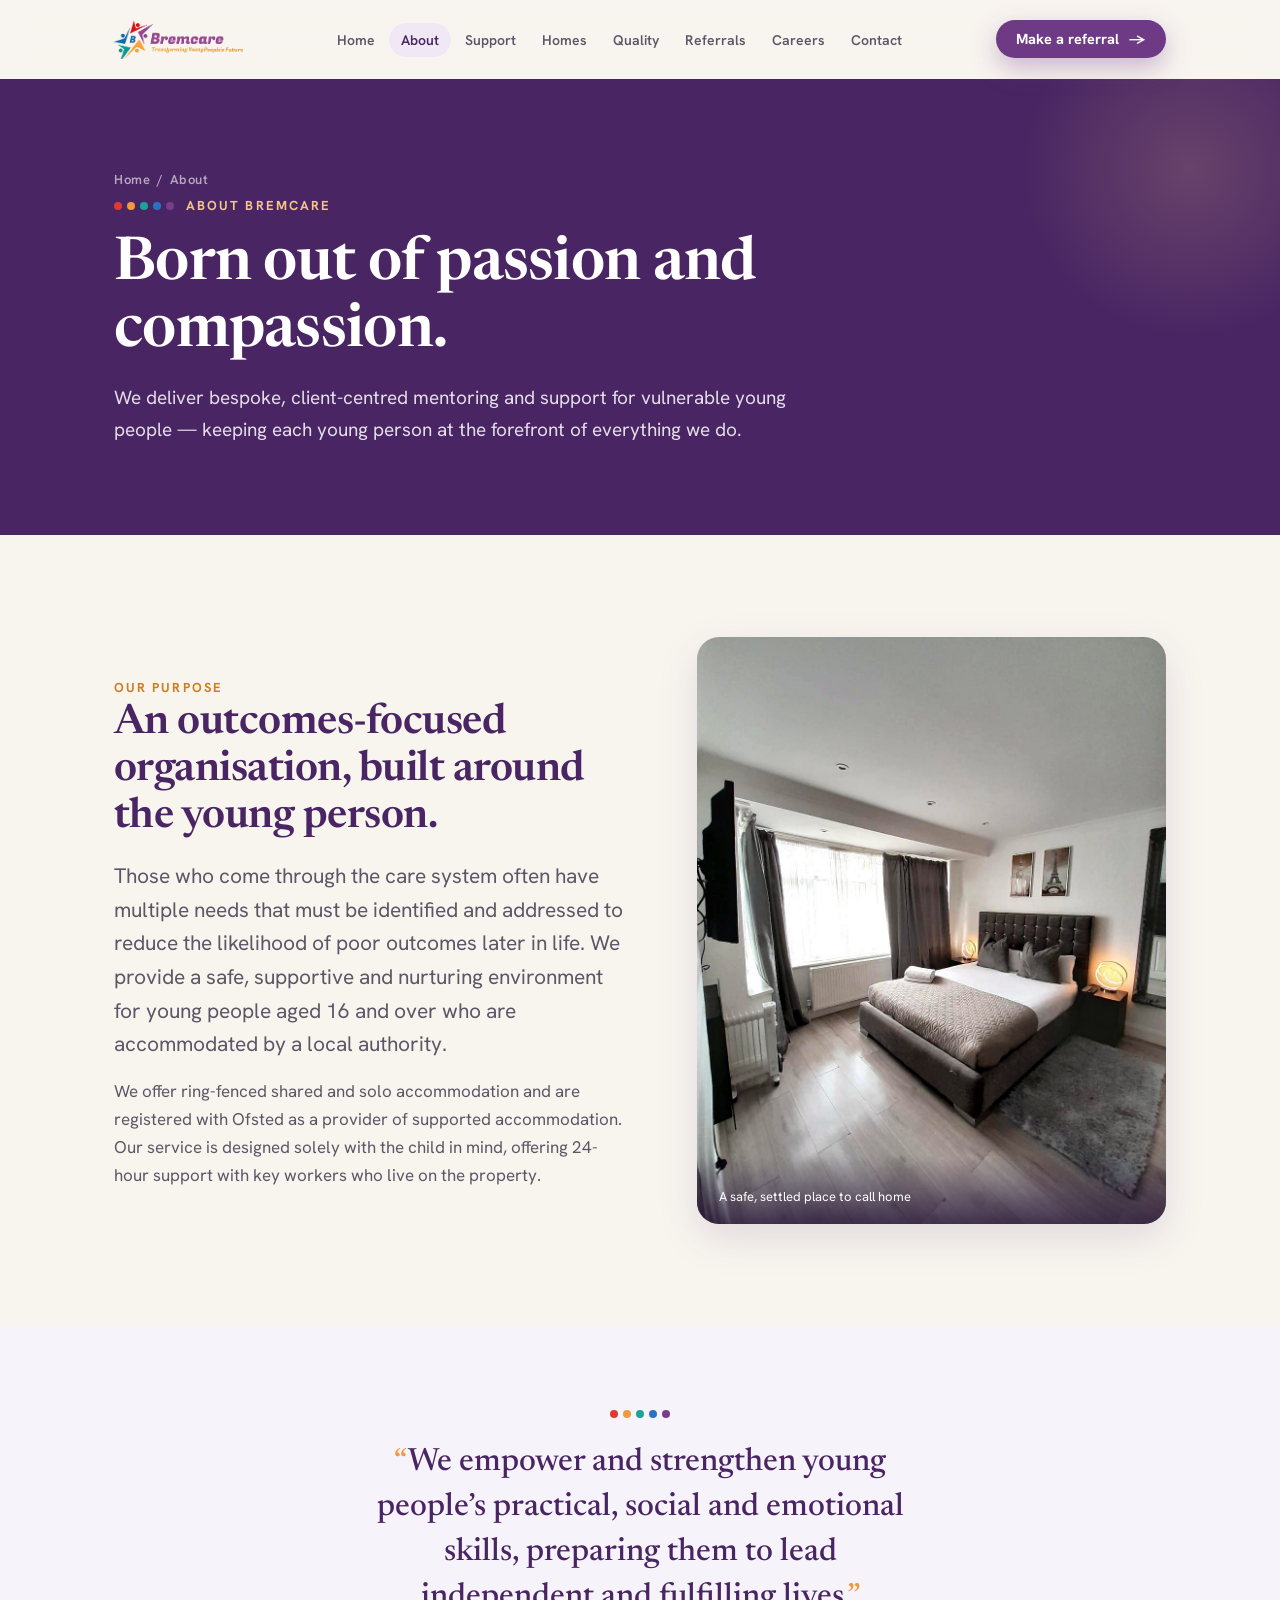
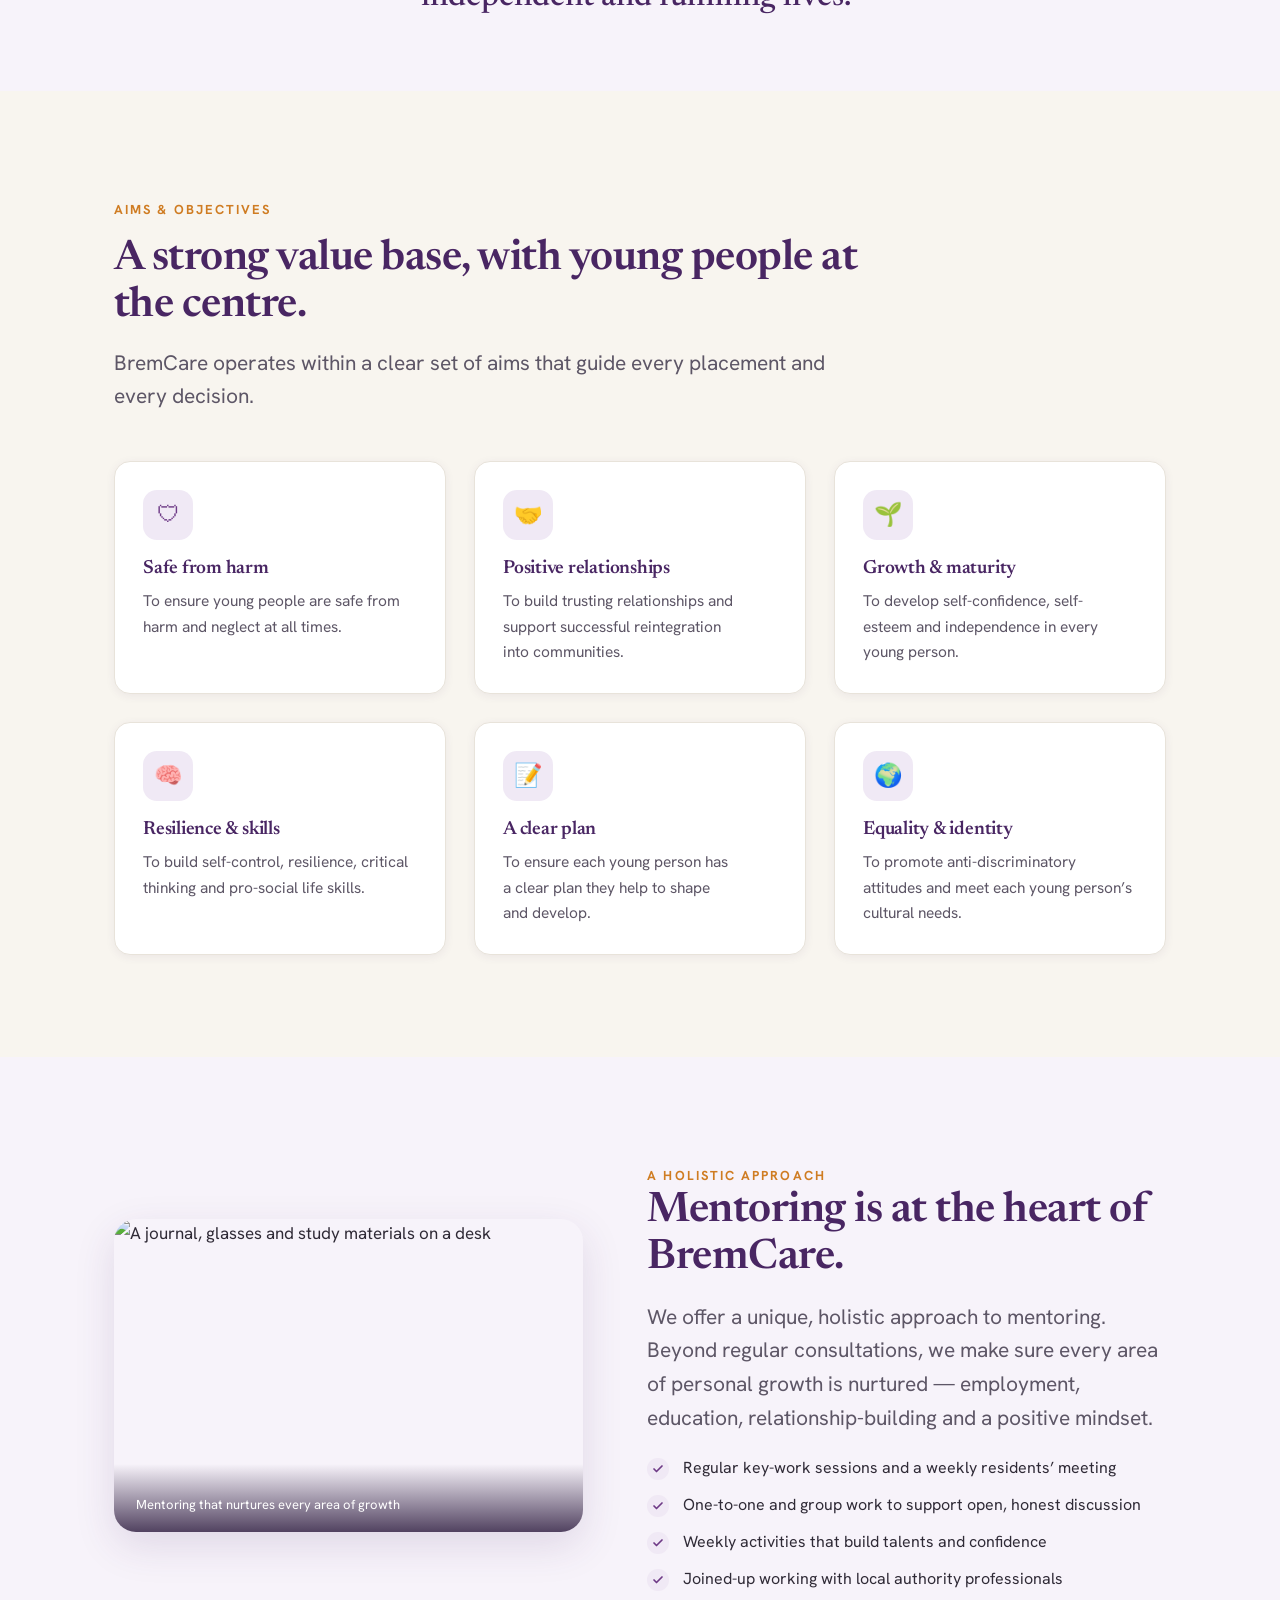
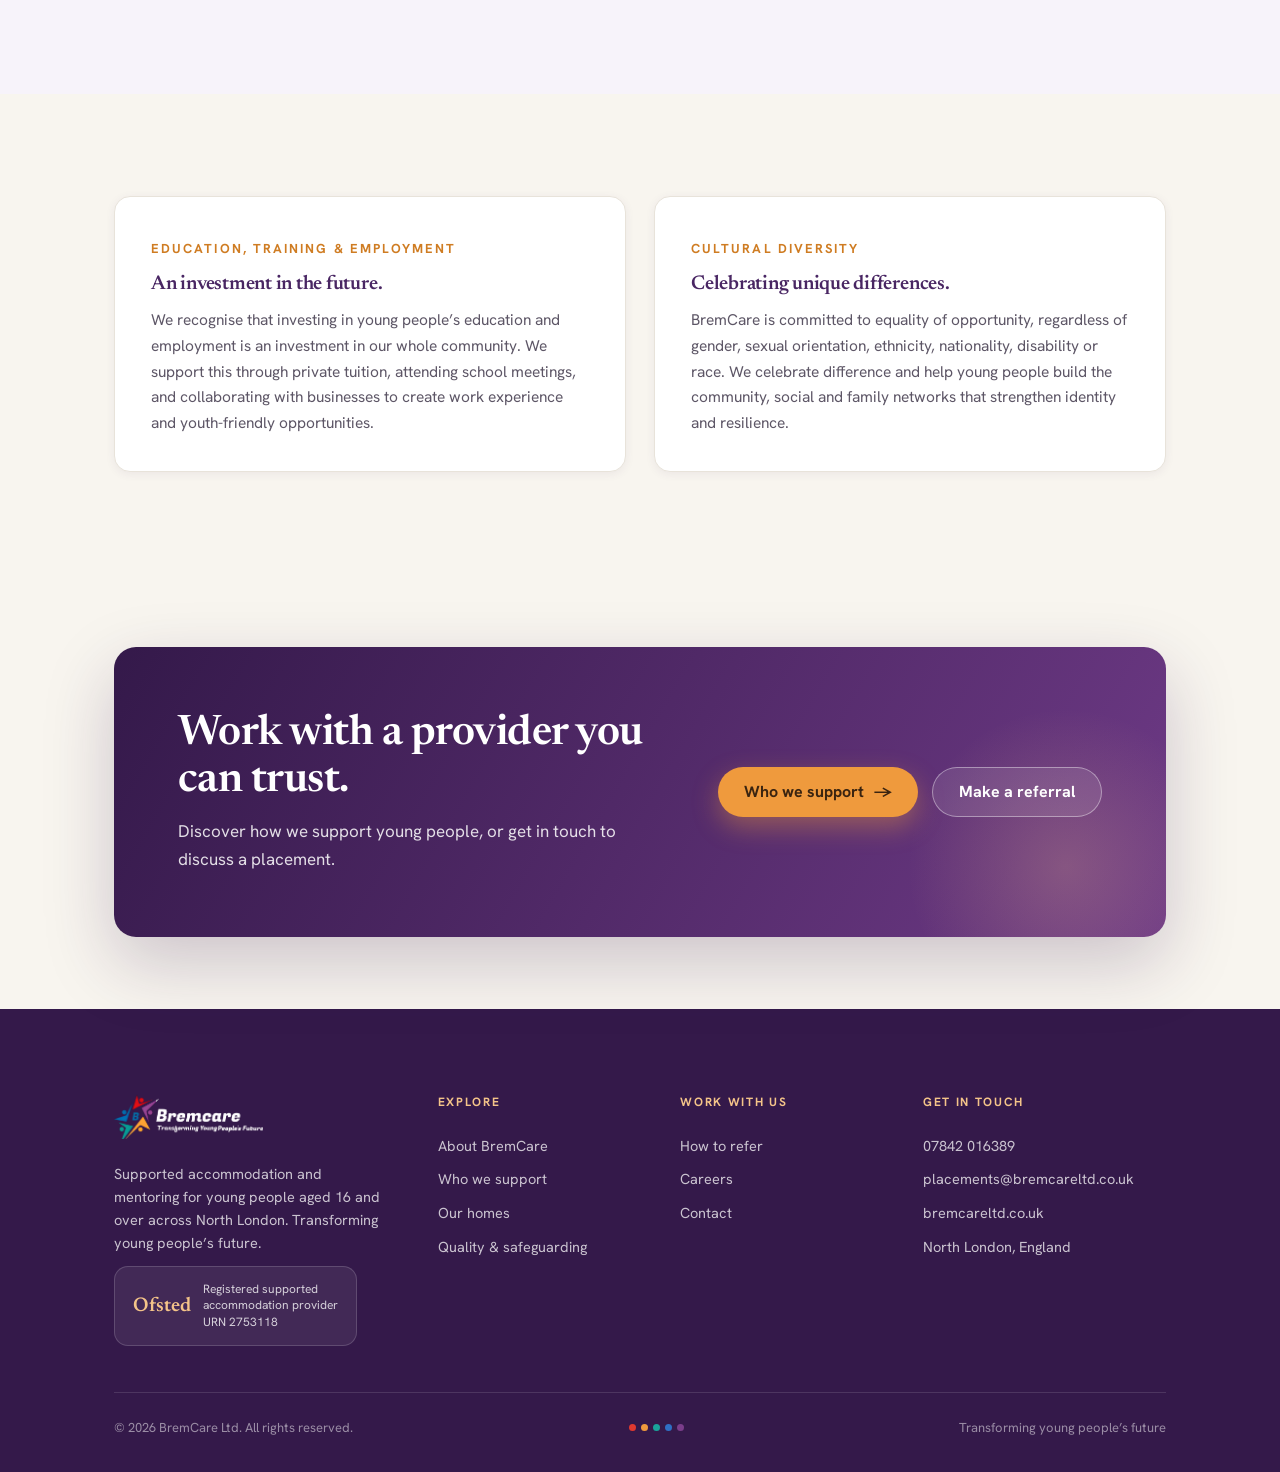
==== site/about.html @ f3cadcd2 "Move site into site/ subfolder to match Vercel root directory Co-Authored-By: Claude Opus 4.8 <norep" ====
<!DOCTYPE html>
<html lang="en">
<head>
<meta charset="UTF-8">
<meta name="viewport" content="width=device-width, initial-scale=1.0">
<title>About BremCare · Our ethos, aims and approach</title>
<meta name="description" content="BremCare delivers bespoke, client-centred mentoring and supported accommodation for vulnerable young people aged 16 and over, with a holistic approach to growth, education and wellbeing.">
<link rel="preconnect" href="https://fonts.googleapis.com">
<link rel="preconnect" href="https://fonts.gstatic.com" crossorigin>
<link href="https://fonts.googleapis.com/css2?family=Newsreader:ital,opsz,wght@0,6..72,400;0,6..72,500;0,6..72,600;0,6..72,700;1,6..72,400;1,6..72,500&family=Hanken+Grotesk:wght@400;500;600;700;800&display=swap" rel="stylesheet">
<link rel="stylesheet" href="assets/site.css?v=9">
</head>
<body data-page="about">

  <section class="page-hero">
    <div class="wrap">
      <div class="crumbs"><a href="index.html">Home</a> &nbsp;/&nbsp; About</div>
      <div class="eyebrow"><span class="dots"><span class="d1"></span><span class="d2"></span><span class="d3"></span><span class="d4"></span><span class="d5"></span></span> About BremCare</div>
      <h1>Born out of passion and compassion.</h1>
      <p>We deliver bespoke, client-centred mentoring and support for vulnerable young people &mdash; keeping each young person at the forefront of everything we do.</p>
    </div>
  </section>

  <!-- ethos -->
  <section class="section">
    <div class="wrap split">
      <div class="reveal">
        <div class="eyebrow amber">Our purpose</div>
        <h2>An outcomes-focused organisation, built around the young person.</h2>
        <p class="lead" style="margin-top:18px;">Those who come through the care system often have multiple needs that must be identified and addressed to reduce the likelihood of poor outcomes later in life. We provide a safe, supportive and nurturing environment for young people aged 16 and over who are accommodated by a local authority.</p>
        <p style="margin-top:16px;color:var(--slate);">We offer ring-fenced shared and solo accommodation and are registered with Ofsted as a provider of supported accommodation. Our service is designed solely with the child in mind, offering 24-hour support with key workers who live on the property.</p>
      </div>
      <div class="reveal d1">
        <div class="feature-img tall">
          <img src="photos/p1_0.jpg" alt="A calm, homely bedroom">
          <div class="img-cap">A safe, settled place to call home</div>
        </div>
      </div>
    </div>
  </section>

  <!-- quote -->
  <section class="section tight soft">
    <div class="wrap center">
      <div class="dots reveal" style="justify-content:center;margin-bottom:22px;"><span class="d1"></span><span class="d2"></span><span class="d3"></span><span class="d4"></span><span class="d5"></span></div>
      <p class="quote reveal" style="max-width:30ch;margin-inline:auto;"><span class="mk">&ldquo;</span>We empower and strengthen young people&rsquo;s practical, social and emotional skills, preparing them to lead independent and fulfilling lives.<span class="mk">&rdquo;</span></p>
    </div>
  </section>

  <!-- aims -->
  <section class="section">
    <div class="wrap">
      <div class="sec-head reveal">
        <div class="eyebrow amber">Aims &amp; objectives</div>
        <h2>A strong value base, with young people at the centre.</h2>
        <p class="lead">BremCare operates within a clear set of aims that guide every placement and every decision.</p>
      </div>
      <div class="grid g-3" style="margin-top:48px;">
        <div class="card reveal"><div class="ic">&#128737;</div><h4>Safe from harm</h4><p>To ensure young people are safe from harm and neglect at all times.</p></div>
        <div class="card reveal d1"><div class="ic">&#129309;</div><h4>Positive relationships</h4><p>To build trusting relationships and support successful reintegration into communities.</p></div>
        <div class="card reveal d2"><div class="ic">&#127793;</div><h4>Growth &amp; maturity</h4><p>To develop self-confidence, self-esteem and independence in every young person.</p></div>
        <div class="card reveal"><div class="ic">&#129504;</div><h4>Resilience &amp; skills</h4><p>To build self-control, resilience, critical thinking and pro-social life skills.</p></div>
        <div class="card reveal d1"><div class="ic">&#128221;</div><h4>A clear plan</h4><p>To ensure each young person has a clear plan they help to shape and develop.</p></div>
        <div class="card reveal d2"><div class="ic">&#127757;</div><h4>Equality &amp; identity</h4><p>To promote anti-discriminatory attitudes and meet each young person&rsquo;s cultural needs.</p></div>
      </div>
    </div>
  </section>

  <!-- mentoring -->
  <section class="section soft">
    <div class="wrap split media-left">
      <div class="reveal">
        <div class="feature-img wide">
          <img src="https://images.unsplash.com/photo-1488998427799-e3362cec87c3?fm=jpg&q=72&w=1000&auto=format&fit=crop" alt="A journal, glasses and study materials on a desk">
          <div class="img-cap">Mentoring that nurtures every area of growth</div>
        </div>
      </div>
      <div class="reveal d1">
        <div class="eyebrow amber">A holistic approach</div>
        <h2>Mentoring is at the heart of BremCare.</h2>
        <p class="lead" style="margin-top:18px;">We offer a unique, holistic approach to mentoring. Beyond regular consultations, we make sure every area of personal growth is nurtured &mdash; employment, education, relationship-building and a positive mindset.</p>
        <ul class="ticks" style="margin-top:22px;">
          <li>Regular key-work sessions and a weekly residents&rsquo; meeting</li>
          <li>One-to-one and group work to support open, honest discussion</li>
          <li>Weekly activities that build talents and confidence</li>
          <li>Joined-up working with local authority professionals</li>
        </ul>
      </div>
    </div>
  </section>

  <!-- education + culture -->
  <section class="section">
    <div class="wrap grid g-2">
      <div class="card reveal" style="padding:36px;">
        <div class="eyebrow amber">Education, training &amp; employment</div>
        <h3 style="margin-top:12px;">An investment in the future.</h3>
        <p style="margin-top:12px;color:var(--slate);">We recognise that investing in young people&rsquo;s education and employment is an investment in our whole community. We support this through private tuition, attending school meetings, and collaborating with businesses to create work experience and youth-friendly opportunities.</p>
      </div>
      <div class="card reveal d1" style="padding:36px;">
        <div class="eyebrow amber">Cultural diversity</div>
        <h3 style="margin-top:12px;">Celebrating unique differences.</h3>
        <p style="margin-top:12px;color:var(--slate);">BremCare is committed to equality of opportunity, regardless of gender, sexual orientation, ethnicity, nationality, disability or race. We celebrate difference and help young people build the community, social and family networks that strengthen identity and resilience.</p>
      </div>
    </div>
  </section>

  <!-- CTA -->
  <section class="section tight">
    <div class="wrap">
      <div class="cta-band reveal">
        <div class="inner">
          <div>
            <h2>Work with a provider you can trust.</h2>
            <p>Discover how we support young people, or get in touch to discuss a placement.</p>
          </div>
          <div class="btn-row">
            <a class="btn btn-amber" href="support.html">Who we support <span class="arr">&rarr;</span></a>
            <a class="btn btn-ghost" href="referrals.html">Make a referral</a>
          </div>
        </div>
      </div>
    </div>
  </section>

  <script src="assets/site.js?v=9"></script>
</body>
</html>
---- site/assets/site.css ----
/* ===========================================================
   BremCare — site styles
   Plum + warm cream, elegant serif headings, modern web feel
   =========================================================== */
:root{
  --plum:#6e3a86;
  --plum-d:#492663;
  --plum-dd:#34194a;
  --plum-tint:#f0e9f5;
  --plum-soft:#f7f3fa;
  --ink:#2f2a36;
  --slate:#5d5666;
  --muted:#8a8394;
  --line:#e8e3da;
  --paper:#f8f5ef;
  --paper-2:#fdfbf7;
  --white:#ffffff;
  --amber:#ef9a3d;
  --amber-d:#cf7c22;
  --r1:#e0392f; --r2:#ef9a3d; --r3:#1aa39a; --r4:#2f6fc4; --r5:#7a3d8a;
  --sans:"Hanken Grotesk",system-ui,-apple-system,sans-serif;
  --serif:"Newsreader",Georgia,serif;
  --maxw:1180px;
  --gutter:clamp(20px,5vw,64px);
  --r-lg:22px; --r-md:16px; --r-sm:11px;
  --shadow-sm:0 2px 10px rgba(73,38,99,.07);
  --shadow-md:0 14px 40px rgba(73,38,99,.13);
  --shadow-lg:0 26px 70px rgba(52,25,74,.22);
  --ease:cubic-bezier(.4,0,.15,1);
}
*{box-sizing:border-box;margin:0;padding:0;}
html{scroll-behavior:smooth;-webkit-text-size-adjust:100%;}
body{
  font-family:var(--sans); color:var(--ink); background:var(--paper);
  line-height:1.65; font-size:17px; -webkit-font-smoothing:antialiased;
  overflow-x:hidden;
}
img{max-width:100%;display:block;}
a{color:inherit;text-decoration:none;}
::selection{background:var(--plum);color:#fff;}

/* ---------- layout ---------- */
.wrap{max-width:var(--maxw);margin:0 auto;padding-inline:var(--gutter);}
.section{padding:clamp(60px,8vw,110px) 0;}
.section.tight{padding:clamp(44px,6vw,72px) 0;}
.section.soft{background:var(--plum-soft);}
.section.cream{background:var(--paper-2);}
.section.plum{background:var(--plum-d);color:#fff;}
.center{text-align:center;}
.lead{font-size:clamp(18px,2.1vw,21px);color:var(--slate);line-height:1.6;}
.section.plum .lead{color:rgba(255,255,255,.86);}

/* ---------- type ---------- */
h1,h2,h3,h4{font-family:var(--serif);font-weight:600;color:var(--plum-d);line-height:1.12;letter-spacing:-.012em;}
.section.plum h1,.section.plum h2,.section.plum h3,.section.plum h4{color:#fff;}
h1{font-size:clamp(34px,5.4vw,60px);}
h2{font-size:clamp(28px,3.8vw,42px);}
h3{font-size:clamp(20px,2.4vw,25px);}
h4{font-size:19px;}
p{text-wrap:pretty;}
.eyebrow{
  font-family:var(--sans); font-size:13px; font-weight:700; letter-spacing:.16em;
  text-transform:uppercase; color:var(--plum); display:inline-flex; align-items:center; gap:12px;
  flex-wrap:wrap; max-width:100%;
}
.eyebrow .dots{flex:0 0 auto;}
.section.plum .eyebrow{color:#f4c489;}
.eyebrow.amber{color:var(--amber-d);}
.dots{display:inline-flex;gap:5px;align-items:center;}
.dots span{width:8px;height:8px;border-radius:50%;display:block;}
.dots .d1{background:var(--r1)} .dots .d2{background:var(--r2)} .dots .d3{background:var(--r3)} .dots .d4{background:var(--r4)} .dots .d5{background:var(--r5)}
.sec-head{max-width:760px;}
.sec-head.center{margin-inline:auto;}
.sec-head h2{margin-top:14px;}
.sec-head p{margin-top:16px;}

/* ---------- buttons ---------- */
.btn{
  display:inline-flex;align-items:center;gap:10px;font-family:var(--sans);
  font-weight:700;font-size:16px;line-height:1;cursor:pointer;border:0;
  padding:16px 26px;border-radius:999px;transition:transform .25s var(--ease),box-shadow .25s var(--ease),background .25s var(--ease);
}
.btn .arr{transition:transform .25s var(--ease);}
.btn:hover .arr{transform:translateX(4px);}
.btn-primary{background:var(--plum);color:#fff;box-shadow:0 10px 26px rgba(110,58,134,.34);}
.btn-primary:hover{background:var(--plum-d);transform:translateY(-2px);box-shadow:0 16px 34px rgba(110,58,134,.42);}
.btn-amber{background:var(--amber);color:#3a2410;box-shadow:0 10px 26px rgba(239,154,61,.4);}
.btn-amber:hover{background:var(--amber-d);color:#fff;transform:translateY(-2px);}
.btn-ghost{background:rgba(255,255,255,.1);color:#fff;border:1.5px solid rgba(255,255,255,.4);}
.btn-ghost:hover{background:rgba(255,255,255,.18);transform:translateY(-2px);}
.btn-outline{background:transparent;color:var(--plum-d);border:1.5px solid #d8cbe2;}
.btn-outline:hover{border-color:var(--plum);background:var(--plum-soft);transform:translateY(-2px);}
.btn-row{display:flex;flex-wrap:wrap;gap:14px;}

/* ---------- header / nav ---------- */
.site-header{
  position:sticky;top:0;z-index:100;background:rgba(248,245,239,.82);
  backdrop-filter:saturate(1.4) blur(14px);-webkit-backdrop-filter:saturate(1.4) blur(14px);
  border-bottom:1px solid transparent;transition:border-color .3s var(--ease),background .3s var(--ease),box-shadow .3s var(--ease);
}
.site-header.scrolled{border-color:var(--line);box-shadow:0 4px 20px rgba(73,38,99,.06);}
.nav{display:flex;align-items:center;justify-content:space-between;gap:16px;height:78px;}
.nav-logo img{height:40px;width:auto;}
.nav-links{display:flex;align-items:center;gap:2px;list-style:none;}
.nav-links a{
  font-weight:600;font-size:14px;color:var(--slate);padding:8px 12px;border-radius:999px;
  transition:color .2s var(--ease),background .2s var(--ease);white-space:nowrap;
}
.nav-links a:hover{color:var(--plum-d);background:var(--plum-tint);}
.nav-links a.active{color:var(--plum-d);background:var(--plum-tint);}
.nav-cta{display:flex;align-items:center;gap:14px;}
.nav-cta .btn{padding:12px 20px;font-size:14.5px;}
.nav-phone{font-weight:700;color:var(--plum-d);font-size:14.5px;white-space:nowrap;}
.burger{display:none;flex-direction:column;gap:5px;background:none;border:0;cursor:pointer;padding:8px;}
.burger span{width:26px;height:2.5px;background:var(--plum-d);border-radius:2px;transition:.3s var(--ease);}
.burger.open span:nth-child(1){transform:translateY(7.5px) rotate(45deg);}
.burger.open span:nth-child(2){opacity:0;}
.burger.open span:nth-child(3){transform:translateY(-7.5px) rotate(-45deg);}

/* mobile drawer */
.mobile-menu{
  position:fixed;inset:78px 0 auto 0;background:var(--paper);z-index:99;
  transform:translateY(-120%);transition:transform .4s var(--ease);
  border-bottom:1px solid var(--line);box-shadow:var(--shadow-md);padding:14px var(--gutter) 26px;
}
.mobile-menu.open{transform:translateY(0);}
.mobile-menu a{display:block;font-family:var(--serif);font-size:22px;font-weight:600;color:var(--plum-d);padding:13px 0;border-bottom:1px solid var(--line);}
.mobile-menu a:last-of-type{border-bottom:0;}
.mobile-menu .btn{margin-top:18px;width:100%;justify-content:center;}

/* ---------- hero ---------- */
.hero{position:relative;overflow:hidden;background:var(--plum-dd);}
.hero-img{position:absolute;inset:0;width:100%;height:100%;object-fit:cover;}
.hero-scrim{position:absolute;inset:0;background:linear-gradient(105deg,rgba(40,20,58,.93) 0%,rgba(52,25,74,.78) 42%,rgba(52,25,74,.30) 100%);}
.hero-inner{position:relative;padding-top:clamp(70px,11vw,128px);padding-bottom:clamp(70px,11vw,128px);max-width:730px;}
.hero h1{color:#fff;text-shadow:0 2px 30px rgba(0,0,0,.28);}
.hero .eyebrow{color:#f4c489;}
.hero p{color:rgba(255,255,255,.92);font-size:clamp(17px,2vw,20px);margin-top:20px;max-width:60ch;}
.hero .btn-row{margin-top:34px;}
.hero-badges{display:flex;flex-wrap:wrap;gap:10px;margin-top:34px;}
.hero-badge{display:inline-flex;align-items:center;gap:9px;font-size:13px;font-weight:600;color:#fff;background:rgba(255,255,255,.1);border:1px solid rgba(255,255,255,.22);border-radius:999px;padding:9px 16px;backdrop-filter:blur(3px);}
.hero-badge b{color:#f4c489;}

/* sub-page hero (compact) */
.page-hero{position:relative;background:var(--plum-d);overflow:hidden;}
.page-hero::after{content:"";position:absolute;right:-80px;top:-80px;width:340px;height:340px;border-radius:50%;background:radial-gradient(circle,rgba(244,196,137,.18),transparent 70%);}
.page-hero .wrap{position:relative;padding-top:clamp(54px,7vw,92px);padding-bottom:clamp(54px,7vw,92px);}
.page-hero .eyebrow{color:#f4c489;}
.page-hero h1{color:#fff;margin-top:14px;max-width:18ch;}
.page-hero p{color:rgba(255,255,255,.85);margin-top:16px;max-width:62ch;font-size:clamp(17px,2vw,19px);}
.crumbs{font-size:13px;color:rgba(255,255,255,.6);font-weight:600;letter-spacing:.04em;}
.crumbs a:hover{color:#fff;}

/* ---------- grids & cards ---------- */
.grid{display:grid;gap:clamp(18px,2.4vw,28px);}
.g-2{grid-template-columns:repeat(2,1fr);}
.g-3{grid-template-columns:repeat(3,1fr);}
.g-4{grid-template-columns:repeat(4,1fr);}
.split{display:grid;grid-template-columns:1.05fr .95fr;gap:clamp(30px,5vw,68px);align-items:center;}
.split.media-left{grid-template-columns:.95fr 1.05fr;}

.card{background:var(--white);border:1px solid var(--line);border-radius:var(--r-md);padding:28px;box-shadow:var(--shadow-sm);transition:transform .3s var(--ease),box-shadow .3s var(--ease);}
.card.hover:hover{transform:translateY(-5px);box-shadow:var(--shadow-md);}
.card .ic{width:50px;height:50px;border-radius:14px;background:var(--plum-tint);display:flex;align-items:center;justify-content:center;margin-bottom:18px;font-size:23px;color:var(--plum);}
.card h3{font-size:20px;}
.card h4{margin-bottom:6px;}
.card p{margin-top:9px;color:var(--slate);font-size:15.5px;}

.feature-img{border-radius:var(--r-lg);overflow:hidden;box-shadow:var(--shadow-md);position:relative;}
.feature-img img{width:100%;height:100%;object-fit:cover;}
.feature-img.tall{aspect-ratio:4/5;}
.feature-img.wide{aspect-ratio:3/2;}
.img-cap{position:absolute;left:0;bottom:0;width:100%;padding:30px 22px 16px;font-size:13px;color:#fff;background:linear-gradient(transparent,rgba(40,22,58,.8));}

/* list with rainbow ticks */
.ticks{list-style:none;display:flex;flex-direction:column;gap:13px;}
.ticks li{position:relative;padding-left:36px;color:var(--ink);font-size:16px;line-height:1.5;}
.ticks li::before{
  content:"";position:absolute;left:0;top:2px;width:22px;height:22px;border-radius:50%;
  background:var(--plum-tint) url("data:image/svg+xml,%3Csvg xmlns='http://www.w3.org/2000/svg' width='12' height='12' viewBox='0 0 24 24' fill='none' stroke='%236e3a86' stroke-width='3.4' stroke-linecap='round' stroke-linejoin='round'%3E%3Cpolyline points='20 6 9 17 4 12'/%3E%3C/svg%3E") center/12px no-repeat;
}
.section.plum .ticks li{color:rgba(255,255,255,.92);}
.section.plum .ticks li::before{background-color:rgba(255,255,255,.16);background-image:url("data:image/svg+xml,%3Csvg xmlns='http://www.w3.org/2000/svg' width='12' height='12' viewBox='0 0 24 24' fill='none' stroke='%23f4c489' stroke-width='3.4' stroke-linecap='round' stroke-linejoin='round'%3E%3Cpolyline points='20 6 9 17 4 12'/%3E%3C/svg%3E");}

/* pills / chips */
.chips{display:flex;flex-wrap:wrap;gap:9px;}
.chip{font-size:13px;font-weight:700;letter-spacing:.02em;color:var(--plum-d);background:var(--plum-tint);border-radius:999px;padding:7px 15px;}

/* stat row */
.stats{display:grid;grid-template-columns:repeat(4,1fr);gap:clamp(16px,2.5vw,30px);}
.stat .n{font-family:var(--serif);font-size:clamp(34px,4.4vw,50px);font-weight:600;color:var(--plum);line-height:1;}
.section.plum .stat .n{color:#f4c489;}
.stat .l{font-size:14px;color:var(--muted);margin-top:9px;line-height:1.4;}
.section.plum .stat .l{color:rgba(255,255,255,.72);}

/* numbered steps */
.steps{display:grid;gap:20px;}
.step{display:flex;gap:20px;align-items:flex-start;background:var(--white);border:1px solid var(--line);border-radius:var(--r-md);padding:24px 26px;box-shadow:var(--shadow-sm);}
.step .num{flex:0 0 auto;width:46px;height:46px;border-radius:50%;color:#fff;display:flex;align-items:center;justify-content:center;font-family:var(--serif);font-size:20px;font-weight:600;}
.step:nth-child(5n+1) .num{background:var(--r4)} .step:nth-child(5n+2) .num{background:var(--r3)} .step:nth-child(5n+3) .num{background:var(--r2)} .step:nth-child(5n+4) .num{background:var(--r5)} .step:nth-child(5n+5) .num{background:var(--r1)}
.step h4{margin-bottom:5px;}
.step p{color:var(--slate);font-size:15.5px;}

/* ofsted badge */
.ofsted{display:flex;gap:22px;align-items:center;background:linear-gradient(120deg,var(--plum-d),var(--plum));border-radius:var(--r-lg);padding:30px 34px;color:#fff;box-shadow:var(--shadow-md);}
.ofsted .seal{flex:0 0 auto;width:92px;height:92px;border-radius:50%;background:rgba(255,255,255,.1);border:2px solid rgba(255,255,255,.4);display:flex;flex-direction:column;align-items:center;justify-content:center;text-align:center;}
.ofsted .seal .t{font-size:10px;letter-spacing:.14em;text-transform:uppercase;color:#f4c489;font-weight:700;}
.ofsted .seal .c{font-family:var(--serif);font-size:26px;font-weight:600;line-height:1;}
.ofsted h3{color:#fff;}
.ofsted p{color:rgba(255,255,255,.86);margin-top:6px;font-size:15.5px;}
.ofsted .urn{display:inline-block;margin-top:10px;font-size:13px;font-weight:700;letter-spacing:.05em;color:#f4c489;}

/* photo gallery (homes) */
.home-card{background:var(--white);border:1px solid var(--line);border-radius:var(--r-lg);overflow:hidden;box-shadow:var(--shadow-sm);transition:transform .3s var(--ease),box-shadow .3s var(--ease);}
.home-card:hover{transform:translateY(-5px);box-shadow:var(--shadow-md);}
.home-card .ph{position:relative;aspect-ratio:3/2;overflow:hidden;background:var(--plum-soft);}
.home-card .ph img{width:100%;height:100%;object-fit:cover;transition:transform .6s var(--ease);}
.home-card:hover .ph img{transform:scale(1.05);}
.home-card .body{padding:24px 26px 28px;}
.home-card .label{font-family:var(--serif);font-style:italic;color:var(--amber-d);font-size:16px;}
.home-card h3{font-size:22px;margin-top:2px;}
.home-card p{color:var(--slate);font-size:15px;margin-top:10px;}
.home-card .chips{margin-top:16px;}

/* mini gallery: thumbnail strip */
.home-card .thumbs{display:flex;gap:7px;padding:7px;background:var(--plum-soft);}
.home-card .thumb{flex:1;position:relative;aspect-ratio:3/2;border:0;padding:0;cursor:pointer;
  border-radius:7px;overflow:hidden;background:none;outline:2px solid transparent;outline-offset:-2px;
  transition:outline-color .25s var(--ease),transform .25s var(--ease);opacity:.72;}
.home-card .thumb img{width:100%;height:100%;object-fit:cover;display:block;}
.home-card .thumb:hover{opacity:1;transform:translateY(-1px);}
.home-card .thumb.active{opacity:1;outline-color:var(--amber);}
.home-card .ph img.swapping{opacity:0;transition:opacity .18s var(--ease);}

/* CTA band */
.cta-band{position:relative;overflow:hidden;background:linear-gradient(120deg,var(--plum-dd),var(--plum));border-radius:var(--r-lg);padding:clamp(38px,5vw,64px);color:#fff;box-shadow:var(--shadow-lg);}
.cta-band::before{content:"";position:absolute;right:-60px;bottom:-90px;width:320px;height:320px;border-radius:50%;background:radial-gradient(circle,rgba(244,196,137,.22),transparent 70%);}
.cta-band .inner{position:relative;display:flex;align-items:center;justify-content:space-between;gap:36px;flex-wrap:wrap;}
.cta-band h2{color:#fff;max-width:18ch;}
.cta-band p{color:rgba(255,255,255,.85);margin-top:12px;max-width:48ch;}

/* quote */
.quote{font-family:var(--serif);font-size:clamp(22px,3vw,32px);line-height:1.4;color:var(--plum-d);font-weight:500;max-width:20ch;}
.quote .mk{color:var(--amber);}
.section.plum .quote{color:#fff;}

/* ---------- footer ---------- */
.site-footer{background:var(--plum-dd);color:rgba(255,255,255,.7);padding-top:clamp(54px,7vw,84px);}
.footer-top{display:grid;grid-template-columns:1.4fr 1fr 1fr 1.2fr;gap:40px;padding-bottom:46px;border-bottom:1px solid rgba(255,255,255,.12);}
.footer-brand img{height:46px;margin-bottom:18px;}
.footer-brand p{font-size:14.5px;line-height:1.6;max-width:34ch;}
.footer-col h5{font-family:var(--sans);font-size:12px;letter-spacing:.14em;text-transform:uppercase;color:#f4c489;font-weight:700;margin-bottom:16px;}
.footer-col a,.footer-col p{display:block;font-size:14.5px;color:rgba(255,255,255,.74);padding:5px 0;transition:color .2s var(--ease);}
.footer-col a:hover{color:#fff;}
.footer-badge{display:inline-flex;align-items:center;gap:12px;background:rgba(255,255,255,.07);border:1px solid rgba(255,255,255,.16);border-radius:14px;padding:14px 18px;margin-top:6px;}
.footer-badge .s{font-family:var(--serif);font-size:20px;color:#f4c489;font-weight:600;line-height:1;}
.footer-badge .x{font-size:12px;line-height:1.4;color:rgba(255,255,255,.78);}
.footer-bottom{display:flex;align-items:center;justify-content:space-between;gap:18px;flex-wrap:wrap;padding:24px 0 34px;font-size:13px;color:rgba(255,255,255,.5);}
.footer-bottom .dots span{width:7px;height:7px;}

/* ---------- reveal on scroll ---------- */
.reveal{opacity:0;transform:translateY(26px);transition:opacity .7s var(--ease),transform .7s var(--ease);}
.reveal.in{opacity:1;transform:none;}
.reveal.d1{transition-delay:.08s;} .reveal.d2{transition-delay:.16s;} .reveal.d3{transition-delay:.24s;} .reveal.d4{transition-delay:.32s;}
@media (prefers-reduced-motion:reduce){.reveal{opacity:1;transform:none;transition:none;}*{scroll-behavior:auto;}}

/* ===========================================================
   ENGAGEMENT — motion & micro-interaction
   =========================================================== */

/* scroll progress bar */
.scroll-progress{position:fixed;top:0;left:0;height:3px;width:0;z-index:200;
  background:linear-gradient(90deg,var(--r5),var(--r4),var(--r3),var(--r2),var(--r1));
  box-shadow:0 0 12px rgba(110,58,134,.45);transition:width .12s linear;}

/* hero: slow ken-burns + content entrance */
.hero-img{animation:kenburns 24s var(--ease) infinite alternate;transform-origin:60% 40%;}
@keyframes kenburns{from{transform:scale(1.05)}to{transform:scale(1.16) translateY(-1.5%)}}
.hero-inner>*{opacity:0;transform:translateY(24px);animation:heroIn .9s var(--ease) forwards;}
.hero-inner>*:nth-child(1){animation-delay:.12s}
.hero-inner>*:nth-child(2){animation-delay:.26s}
.hero-inner>*:nth-child(3){animation-delay:.40s}
.hero-inner>*:nth-child(4){animation-delay:.54s}
.hero-inner>*:nth-child(5){animation-delay:.68s}
@keyframes heroIn{to{opacity:1;transform:none}}

/* directional reveal variants */
.reveal.left{transform:translateX(-36px);}
.reveal.right{transform:translateX(36px);}
.reveal.zoom{transform:scale(.93);}
.reveal.left.in,.reveal.right.in,.reveal.zoom.in{transform:none;}
.reveal.d5{transition-delay:.40s;} .reveal.d6{transition-delay:.48s;}

/* feature-image hover zoom */
.feature-img img{transition:transform .85s var(--ease);}
.feature-img:hover img{transform:scale(1.06);}

/* card enrichment: accent sweep + playful icon */
.card{position:relative;overflow:hidden;}
.card.hover::before{content:"";position:absolute;left:0;top:0;height:4px;width:100%;
  background:linear-gradient(90deg,var(--r2),var(--r5));transform:scaleX(0);transform-origin:left;
  transition:transform .45s var(--ease);}
.card.hover:hover::before{transform:scaleX(1);}
.card .ic{transition:transform .45s var(--ease),background .3s var(--ease),color .3s var(--ease);}
.card.hover:hover .ic{transform:scale(1.12) rotate(-7deg);background:var(--amber);color:#fff;}

/* count-up: stop numbers jiggling */
.stat .n{font-variant-numeric:tabular-nums;}

/* rotating ethos band */
.ethos{text-align:center;}
.ethos .track{position:relative;display:grid;min-height:4.6em;}
.ethos .line{grid-area:1/1;opacity:0;transform:translateY(16px);
  transition:opacity .8s var(--ease),transform .8s var(--ease);
  font-family:var(--serif);font-weight:500;font-size:clamp(23px,3.5vw,40px);
  line-height:1.32;color:#fff;margin:0 auto;max-width:20ch;}
.ethos .line.on{opacity:1;transform:none;}
.ethos-dots{display:inline-flex;gap:9px;margin-top:34px;}
.ethos-dots button{width:9px;height:9px;border-radius:50%;border:0;cursor:pointer;padding:0;
  background:rgba(255,255,255,.32);transition:.35s var(--ease);}
.ethos-dots button.on{background:#f4c489;width:28px;border-radius:6px;}

/* accordion (FAQ) */
.faq{display:flex;flex-direction:column;gap:14px;max-width:860px;}
.acc{background:var(--white);border:1px solid var(--line);border-radius:var(--r-md);
  box-shadow:var(--shadow-sm);transition:box-shadow .3s var(--ease),border-color .3s var(--ease);}
.acc.open{box-shadow:var(--shadow-md);border-color:#dcd0e6;}
.acc-q{width:100%;text-align:left;background:none;border:0;cursor:pointer;
  display:flex;align-items:center;justify-content:space-between;gap:18px;padding:22px 26px;
  font-family:var(--serif);font-size:clamp(17px,2.1vw,21px);color:var(--plum-d);font-weight:600;}
.acc-q .pl{position:relative;flex:0 0 auto;width:22px;height:22px;}
.acc-q .pl::before,.acc-q .pl::after{content:"";position:absolute;background:var(--plum);
  border-radius:2px;transition:transform .35s var(--ease),opacity .35s var(--ease);}
.acc-q .pl::before{top:10px;left:1px;width:20px;height:2.5px;}
.acc-q .pl::after{left:10px;top:1px;width:2.5px;height:20px;}
.acc.open .acc-q .pl::after{transform:rotate(90deg);opacity:0;}
.acc-body{max-height:0;overflow:hidden;transition:max-height .42s var(--ease);}
.acc-inner{padding:0 26px 24px;color:var(--slate);font-size:15.5px;}

/* floating back-to-top */
.to-top{position:fixed;right:22px;bottom:22px;z-index:90;width:48px;height:48px;border-radius:50%;
  border:0;cursor:pointer;background:var(--plum);color:#fff;box-shadow:var(--shadow-md);
  display:grid;place-items:center;opacity:0;transform:translateY(22px) scale(.8);
  pointer-events:none;transition:.4s var(--ease);}
.to-top.show{opacity:1;transform:none;pointer-events:auto;}
.to-top:hover{background:var(--plum-d);transform:translateY(-3px);}
.to-top svg{width:22px;height:22px;}

@media (prefers-reduced-motion:reduce){
  .hero-img{animation:none;}
  .hero-inner>*{opacity:1;transform:none;animation:none;}
}

/* ---------- mobile bottom tab bar (app-like) ---------- */
.tabbar{display:none;}

/* ---------- responsive ---------- */
@media (max-width:1280px){
  .nav-phone{display:none;}
}
@media (max-width:1120px){
  .nav-links,.nav-phone{display:none;}
  .burger{display:flex;}
  .nav-cta .btn{display:none;}
  .footer-top{grid-template-columns:1fr 1fr;gap:30px;}
  .footer-brand{grid-column:1 / -1;}
}
@media (max-width:820px){
  /* app-like bottom tab bar */
  .tabbar{
    display:grid; grid-template-columns:repeat(5,1fr);
    position:fixed; left:0; right:0; bottom:0; z-index:120;
    background:rgba(252,251,247,.93);
    backdrop-filter:saturate(1.6) blur(18px); -webkit-backdrop-filter:saturate(1.6) blur(18px);
    border-top:1px solid var(--line);
    padding:8px 6px calc(8px + env(safe-area-inset-bottom));
    box-shadow:0 -8px 26px rgba(52,25,74,.1);
  }
  .tab{display:flex;flex-direction:column;align-items:center;gap:3px;padding:6px 2px;color:var(--muted);border-radius:13px;transition:color .2s var(--ease),background .2s var(--ease);min-height:48px;justify-content:center;}
  .tab svg{width:23px;height:23px;display:block;}
  .tab span{font-size:10.5px;font-weight:700;letter-spacing:.01em;}
  .tab.active{color:var(--plum);}
  .tab:active{background:var(--plum-tint);transform:scale(.96);}
  body{padding-bottom:calc(62px + env(safe-area-inset-bottom));}
  /* app-like spacing + chrome */
  .site-header{background:rgba(248,245,239,.92);}
  .nav{height:64px;}
  .nav-logo img{height:34px;}
  .mobile-menu{inset:64px 0 auto 0;}
  .section{padding:clamp(46px,9vw,72px) 0;}
  .page-hero .wrap{padding-top:clamp(40px,9vw,68px);padding-bottom:clamp(40px,9vw,68px);}
  .hero-inner{padding-top:clamp(56px,15vw,96px);padding-bottom:clamp(56px,15vw,96px);}
  .card{border-radius:18px;}
  .feature-img{border-radius:18px;}
  .footer-bottom{flex-direction:column;text-align:center;gap:12px;}
  .to-top{bottom:calc(72px + env(safe-area-inset-bottom));right:14px;}
}
@media (max-width:780px){
  body{font-size:16px;}
  .g-3,.g-4{grid-template-columns:repeat(2,1fr);}
  .stats{grid-template-columns:repeat(2,1fr);gap:26px;}
  .split,.split.media-left{grid-template-columns:1fr;gap:30px;}
  .split .feature-img.tall{aspect-ratio:3/2;}
  .cta-band .inner{flex-direction:column;align-items:flex-start;}
  .ofsted{flex-direction:column;text-align:center;align-items:center;}
}
@media (max-width:540px){
  .eyebrow{letter-spacing:.1em;font-size:12px;}
  .g-2,.g-3,.g-4{grid-template-columns:1fr;}
  .footer-top{grid-template-columns:1fr;}
  .btn{width:100%;justify-content:center;}
  .hero .btn-row .btn,.cta-band .btn{width:auto;}
  .btn-row{width:100%;}
  .hero-badge{font-size:12px;padding:8px 13px;}
  h1{font-size:clamp(31px,8.8vw,42px);}
  .stats{gap:20px 18px;}
}
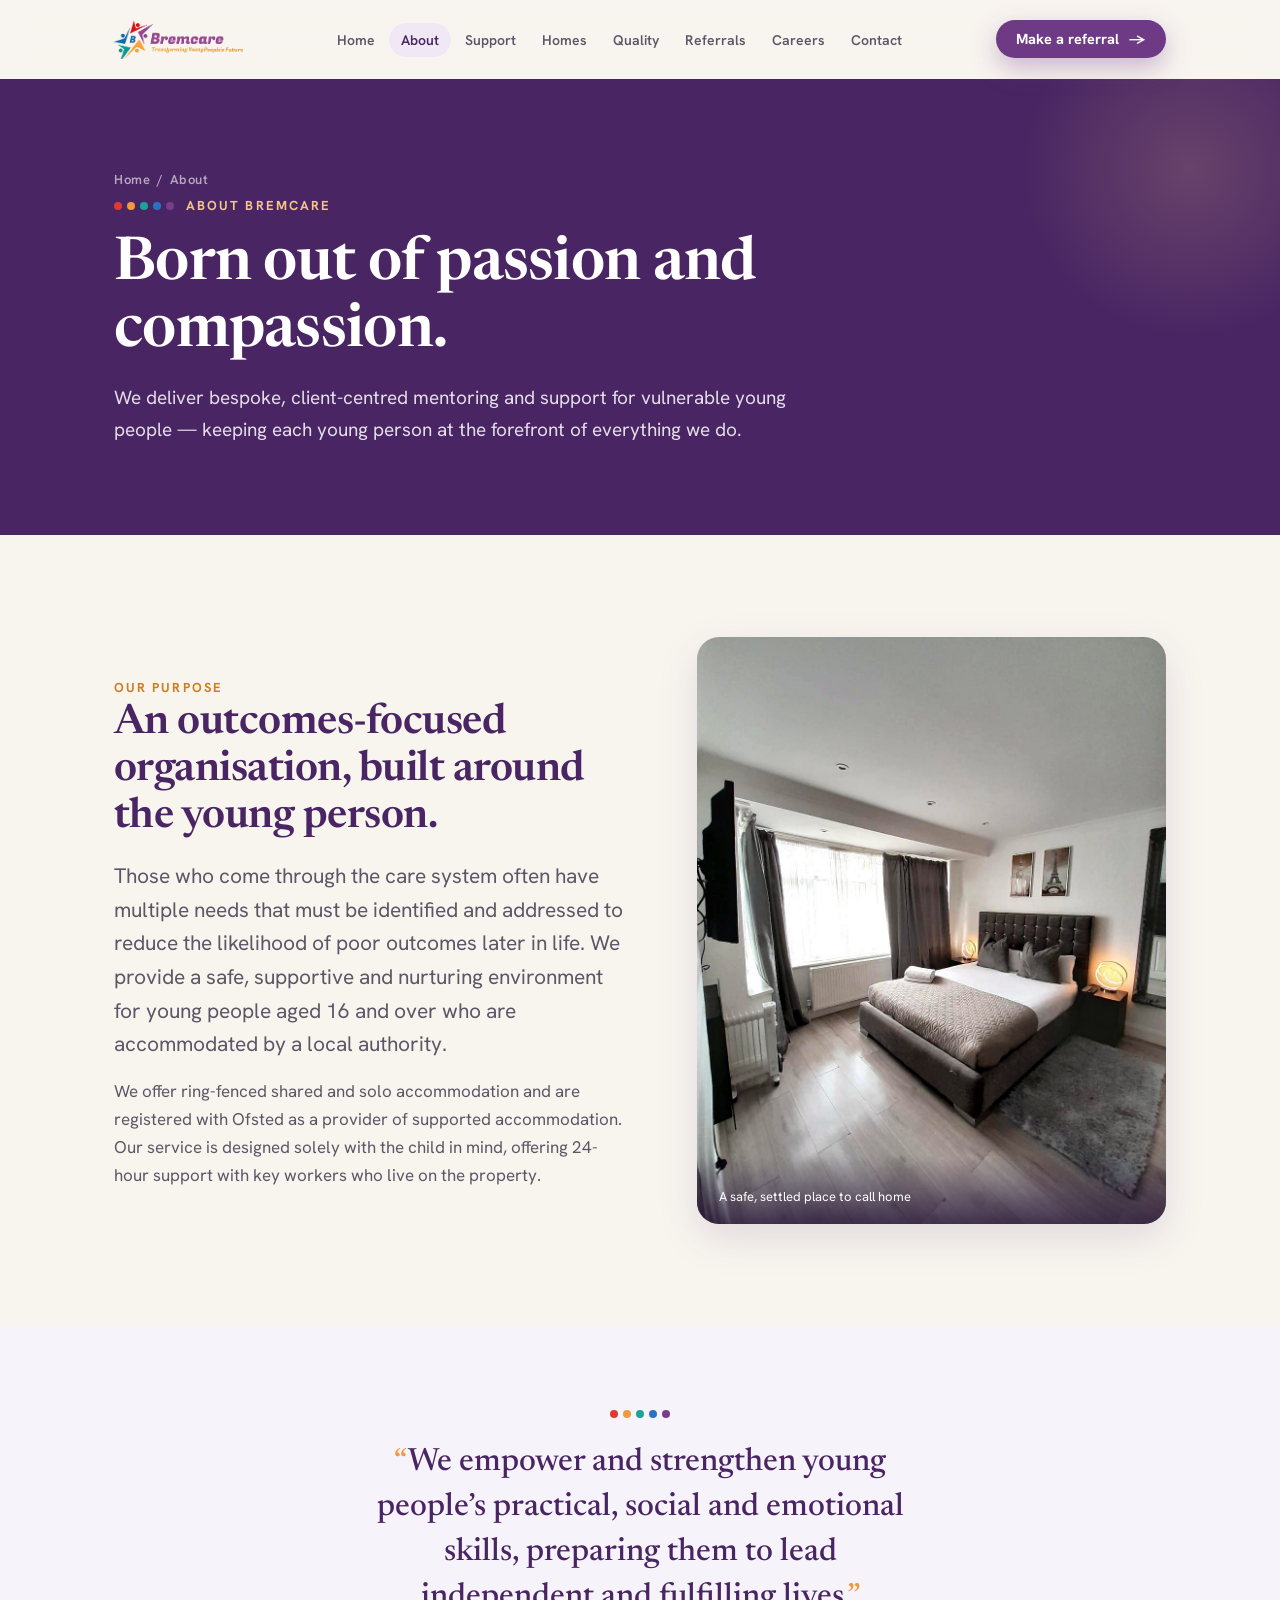
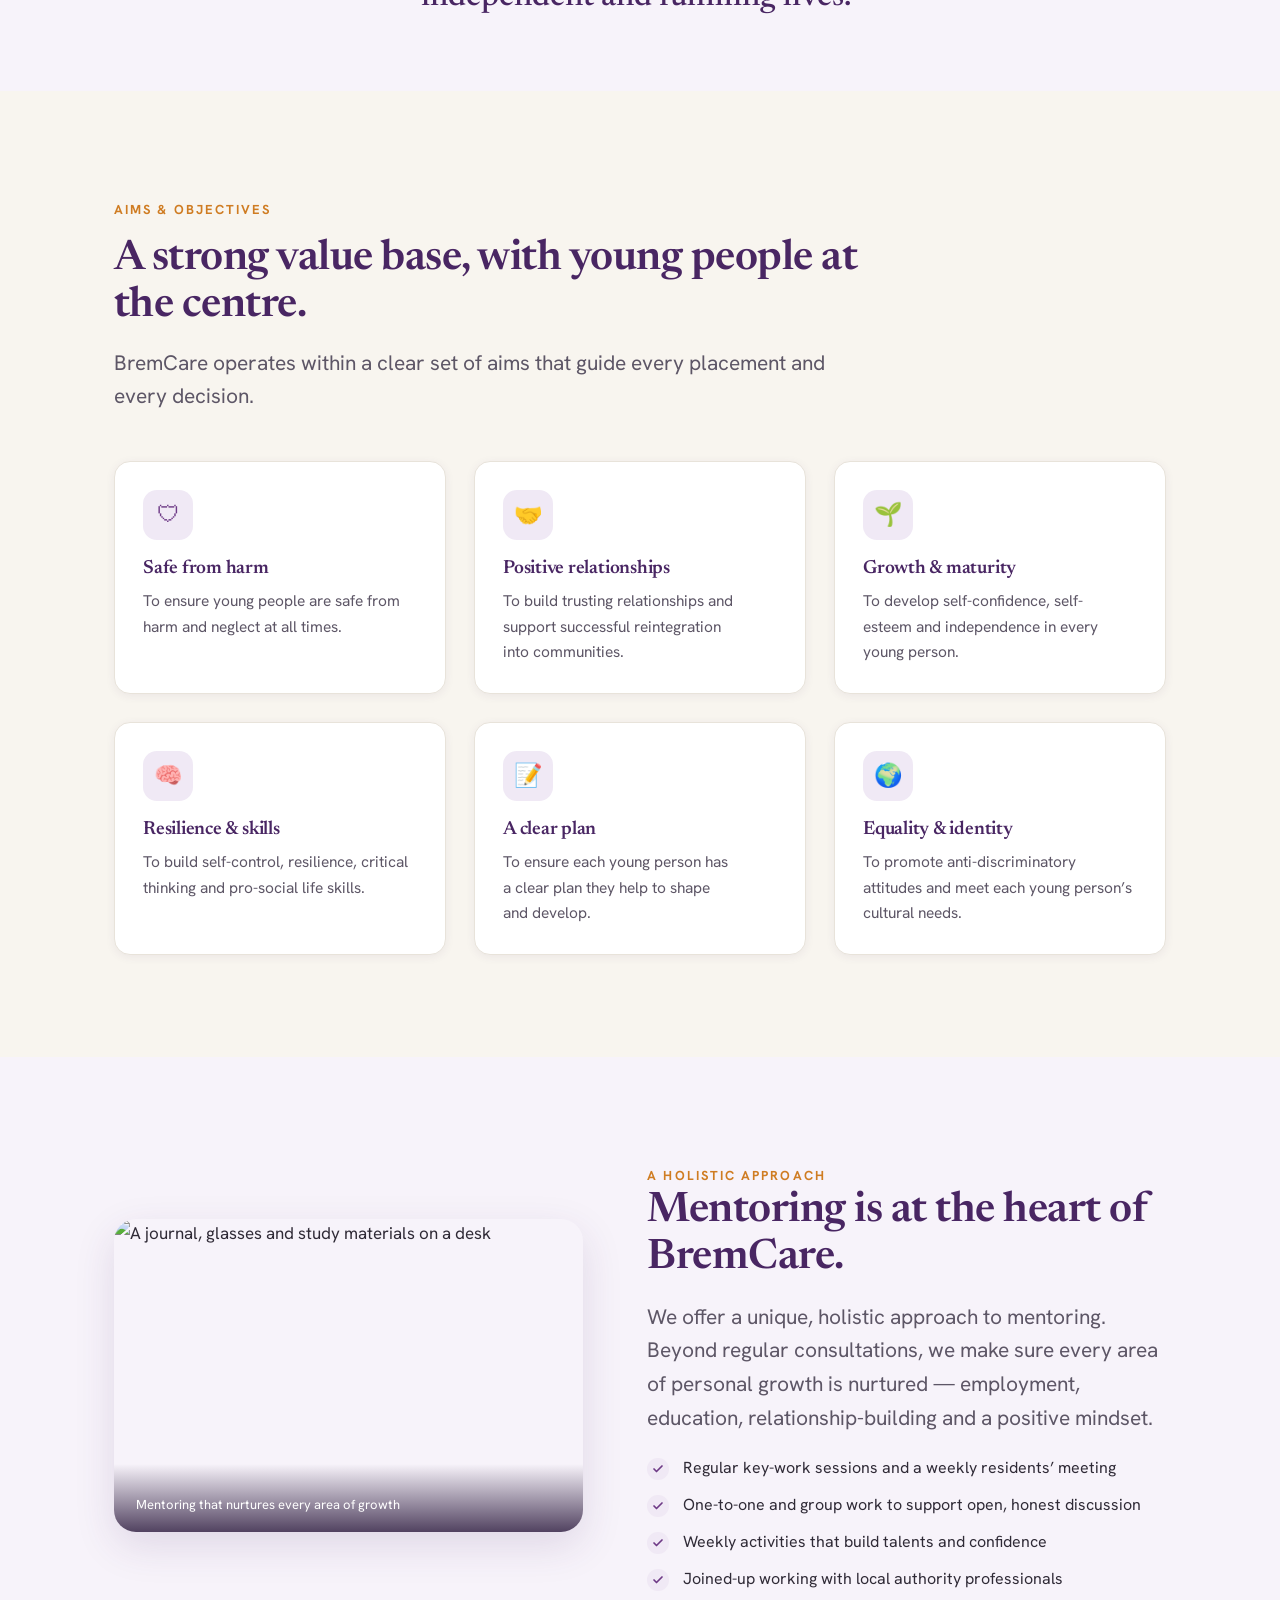
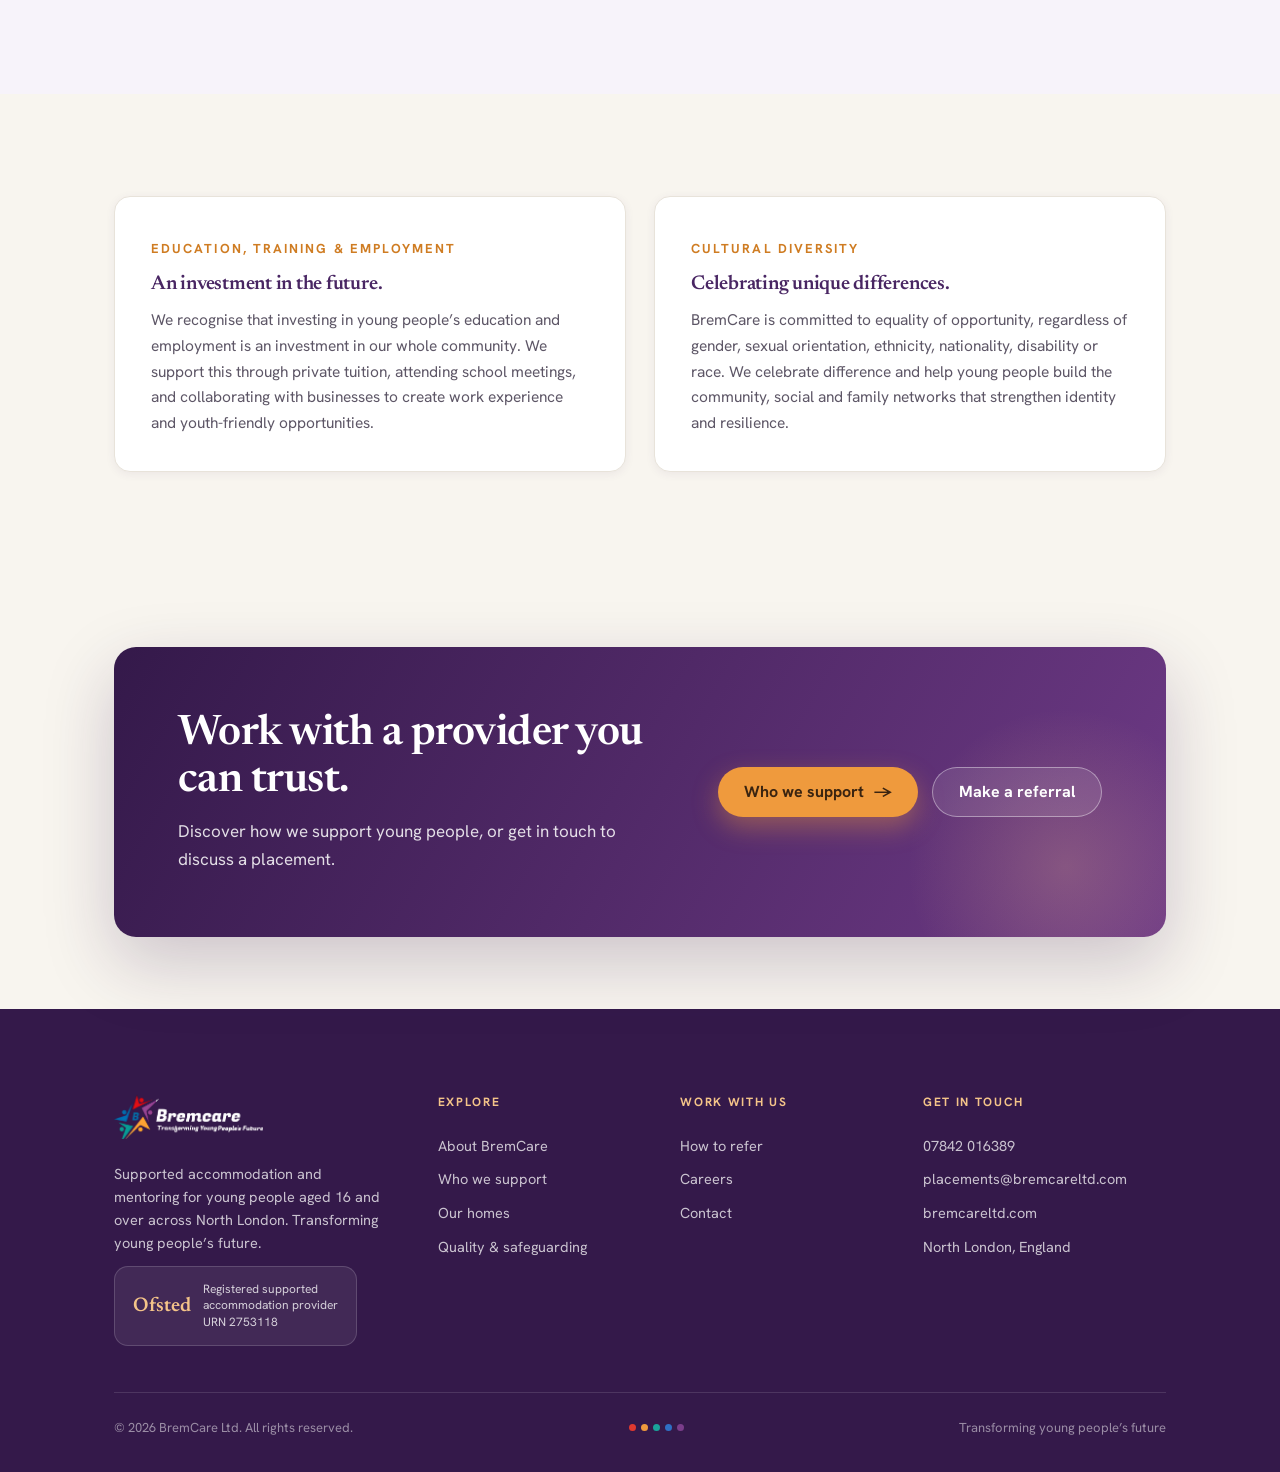
==== commit f376d8f5: "SEO: sitemap, robots, structured data, social cards, favicon; switch site to .com Co-Authored-By: Cl" ====
--- a/site/about.html
+++ b/site/about.html
@@ -9,6 +9,26 @@
 <link rel="preconnect" href="https://fonts.gstatic.com" crossorigin>
 <link href="https://fonts.googleapis.com/css2?family=Newsreader:ital,opsz,wght@0,6..72,400;0,6..72,500;0,6..72,600;0,6..72,700;1,6..72,400;1,6..72,500&family=Hanken+Grotesk:wght@400;500;600;700;800&display=swap" rel="stylesheet">
 <link rel="stylesheet" href="assets/site.css?v=9">
+
+<link rel="canonical" href="https://bremcareltd.com/about">
+<meta name="robots" content="index, follow">
+<meta name="theme-color" content="#6e3a86">
+<!-- Open Graph / social sharing -->
+<meta property="og:type" content="website">
+<meta property="og:site_name" content="BremCare">
+<meta property="og:locale" content="en_GB">
+<meta property="og:title" content="About BremCare · Our ethos, aims and approach">
+<meta property="og:description" content="BremCare delivers bespoke, client-centred mentoring and supported accommodation for vulnerable young people aged 16 and over, with a holistic approach to growth, education and wellbeing.">
+<meta property="og:url" content="https://bremcareltd.com/about">
+<meta property="og:image" content="https://bremcareltd.com/assets/og-image.jpg">
+<meta property="og:image:width" content="1200">
+<meta property="og:image:height" content="630">
+<meta name="twitter:card" content="summary_large_image">
+<meta name="twitter:image" content="https://bremcareltd.com/assets/og-image.jpg">
+<!-- Icons -->
+<link rel="icon" type="image/png" sizes="48x48" href="assets/favicon-48.png">
+<link rel="icon" type="image/png" sizes="32x32" href="assets/favicon-32.png">
+<link rel="apple-touch-icon" href="assets/apple-touch-icon.png">
 </head>
 <body data-page="about">
 
@@ -123,6 +143,6 @@
     </div>
   </section>
 
-  <script src="assets/site.js?v=9"></script>
+  <script src="assets/site.js?v=10"></script>
 </body>
 </html>
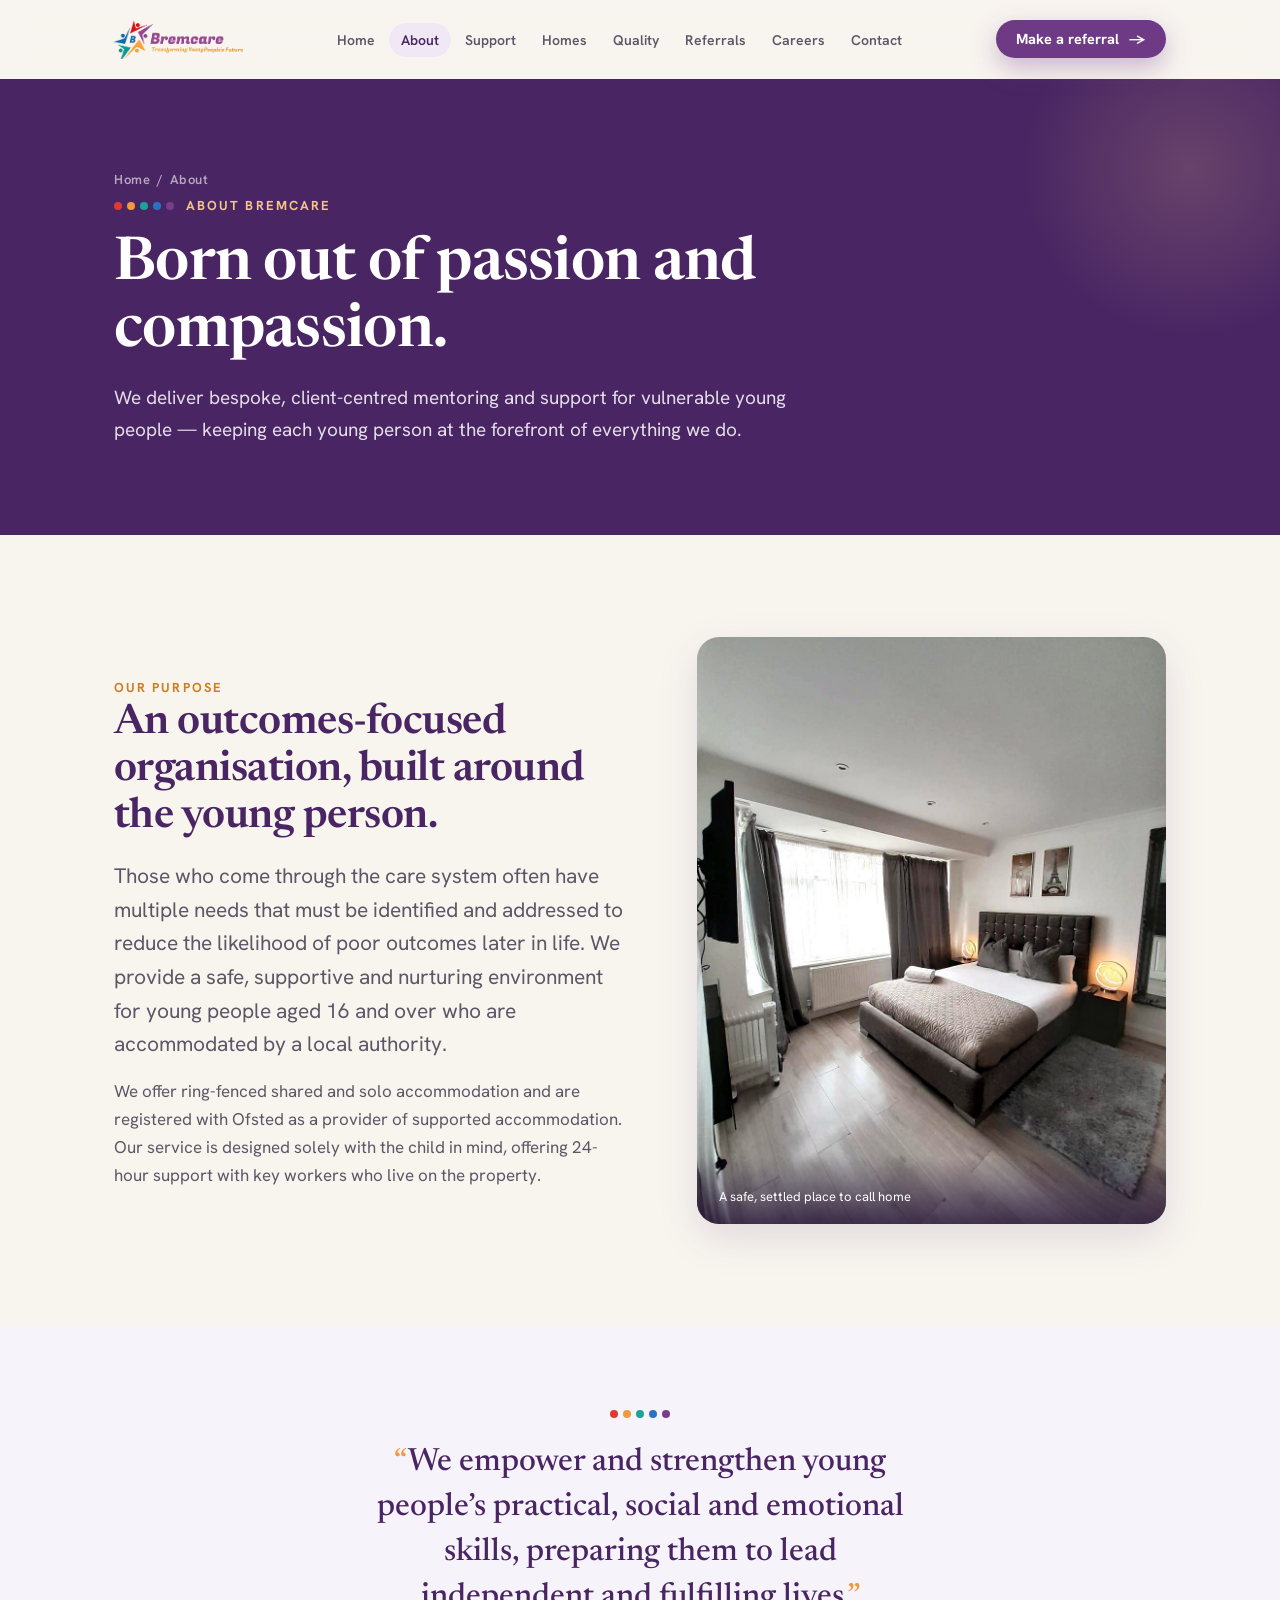
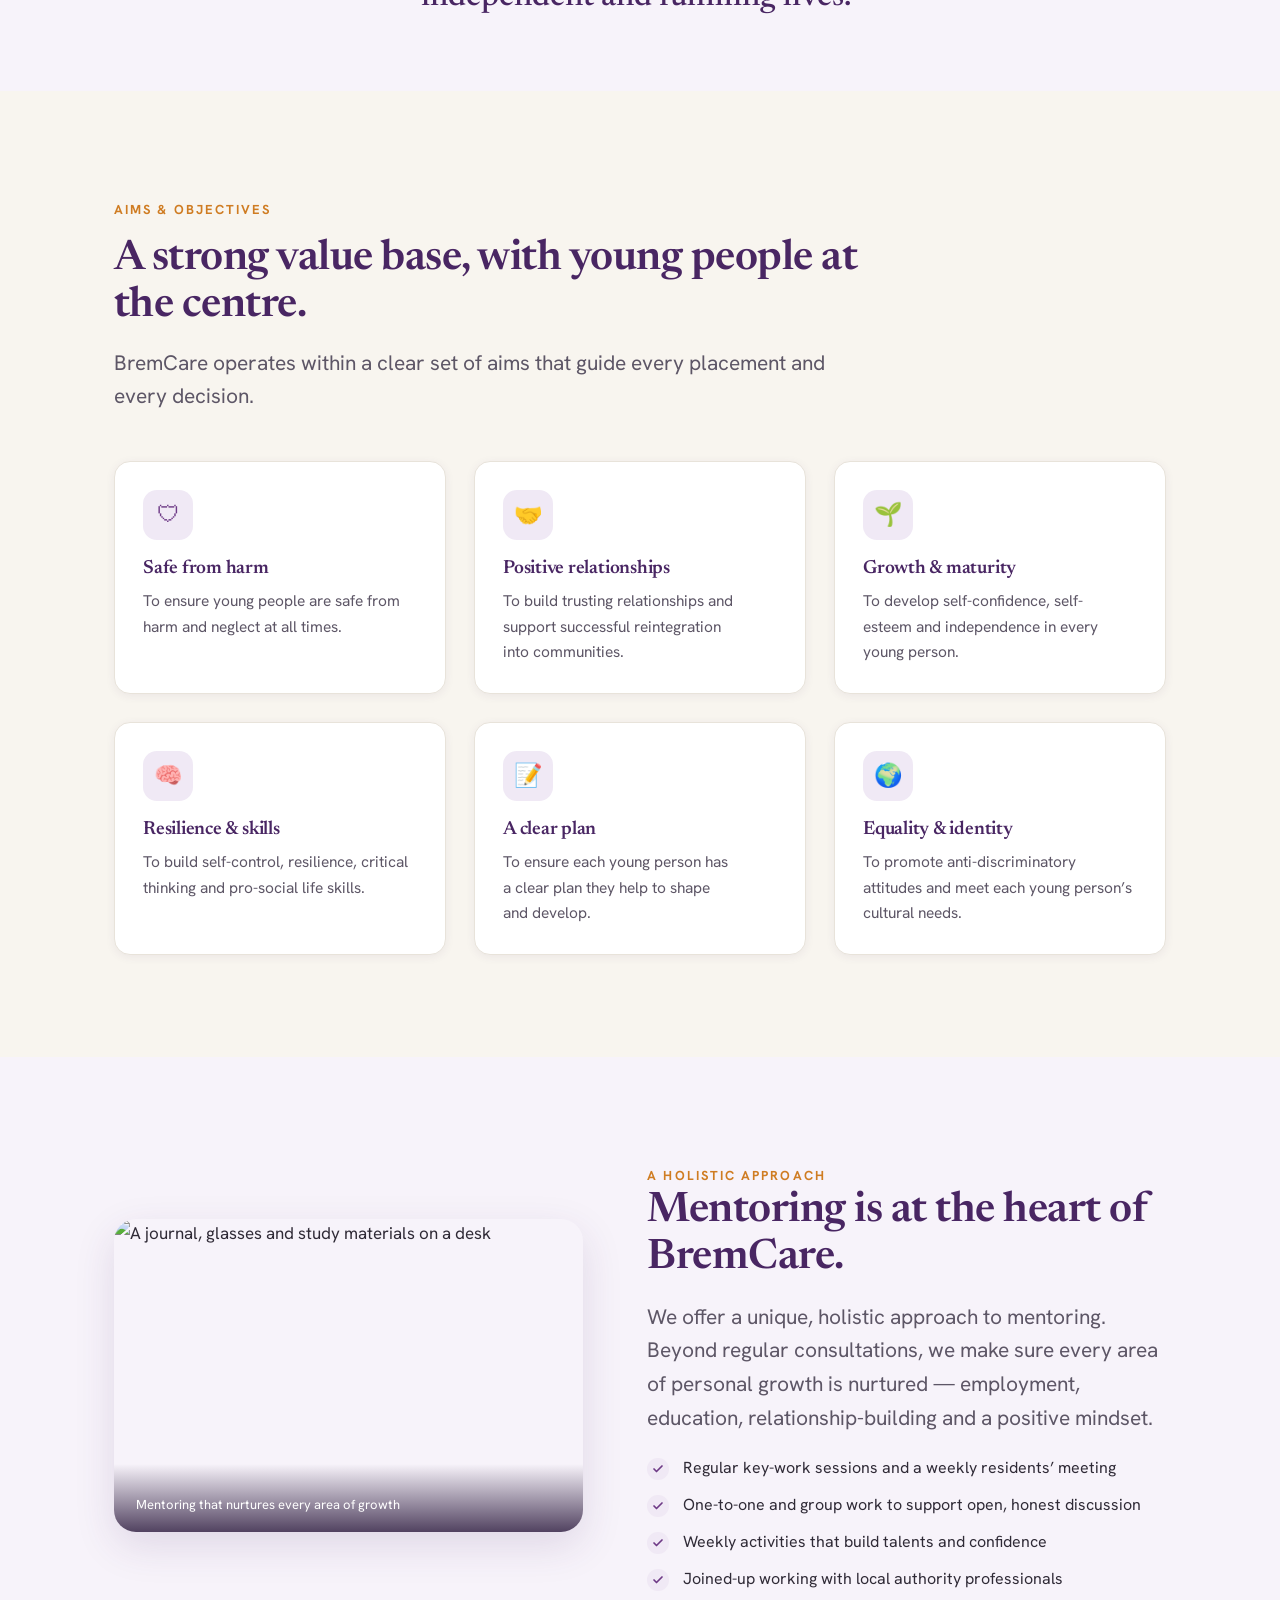
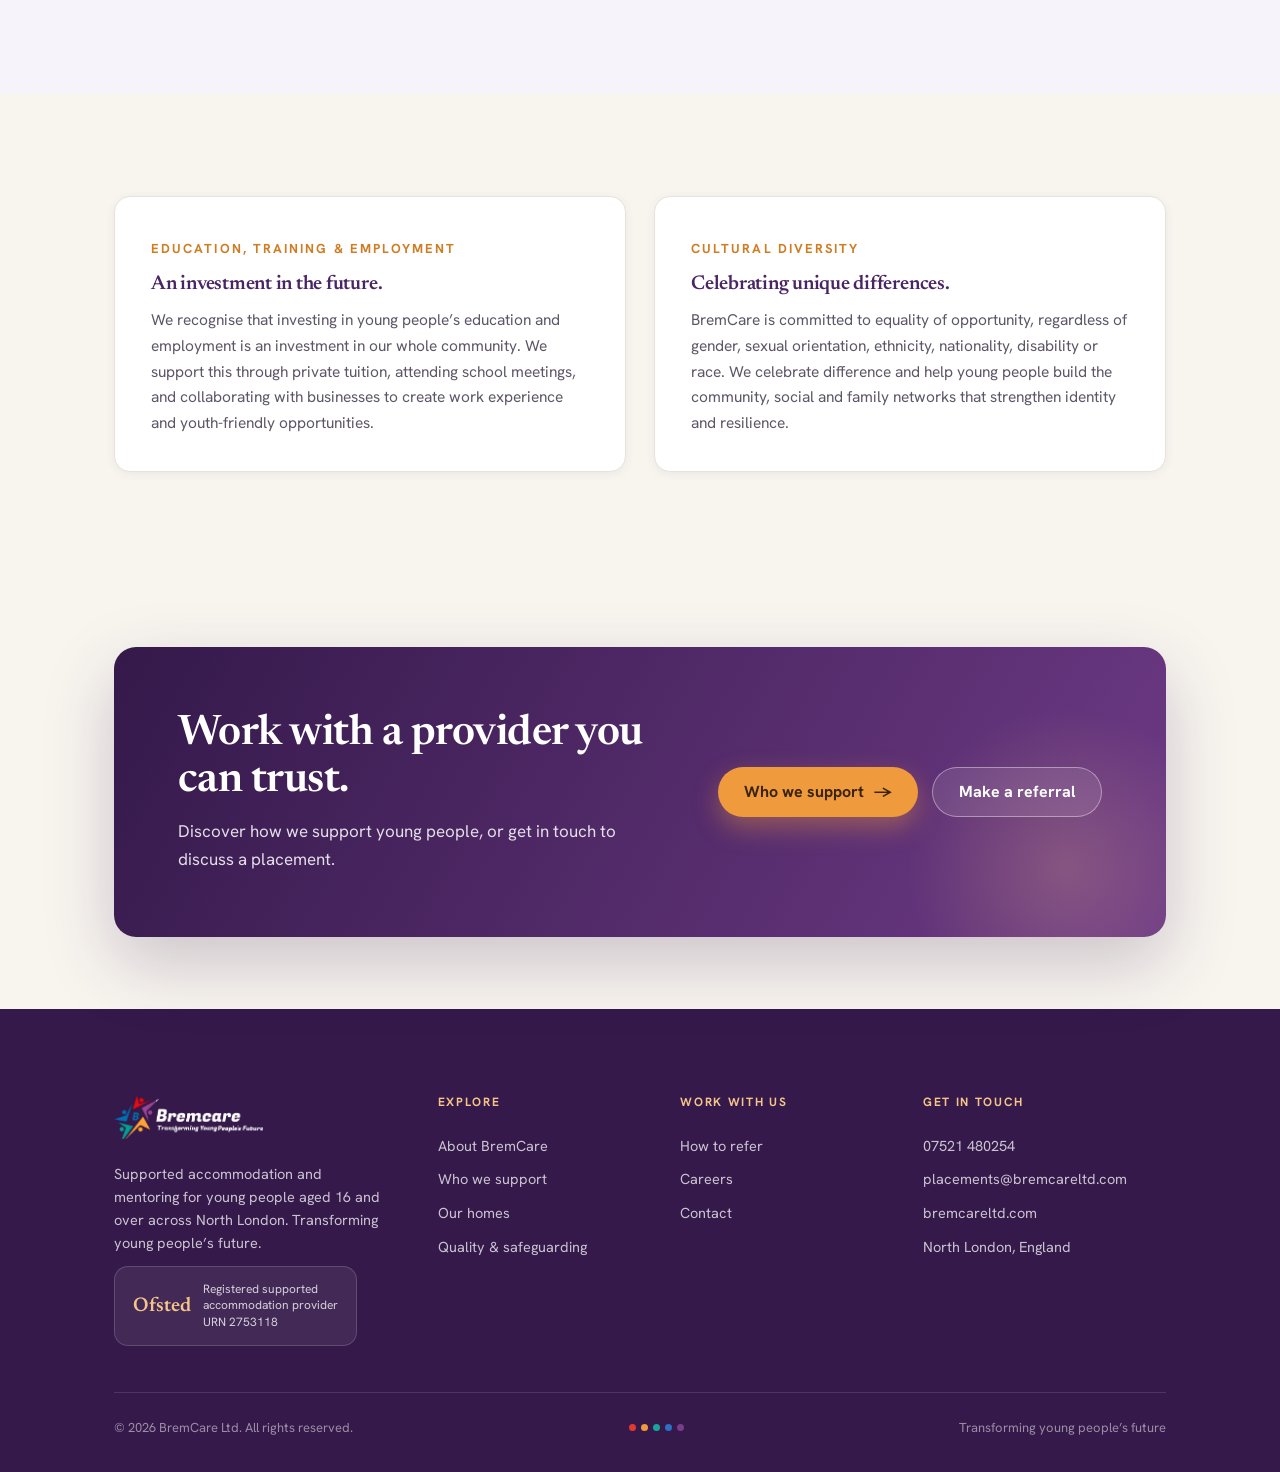
==== commit 5f731669: "Update phone number to 07521 480254 Co-Authored-By: Claude Opus 4.8 <noreply@anthropic.com>" ====
--- a/site/about.html
+++ b/site/about.html
@@ -143,6 +143,6 @@
     </div>
   </section>
 
-  <script src="assets/site.js?v=10"></script>
+  <script src="assets/site.js?v=11"></script>
 </body>
 </html>
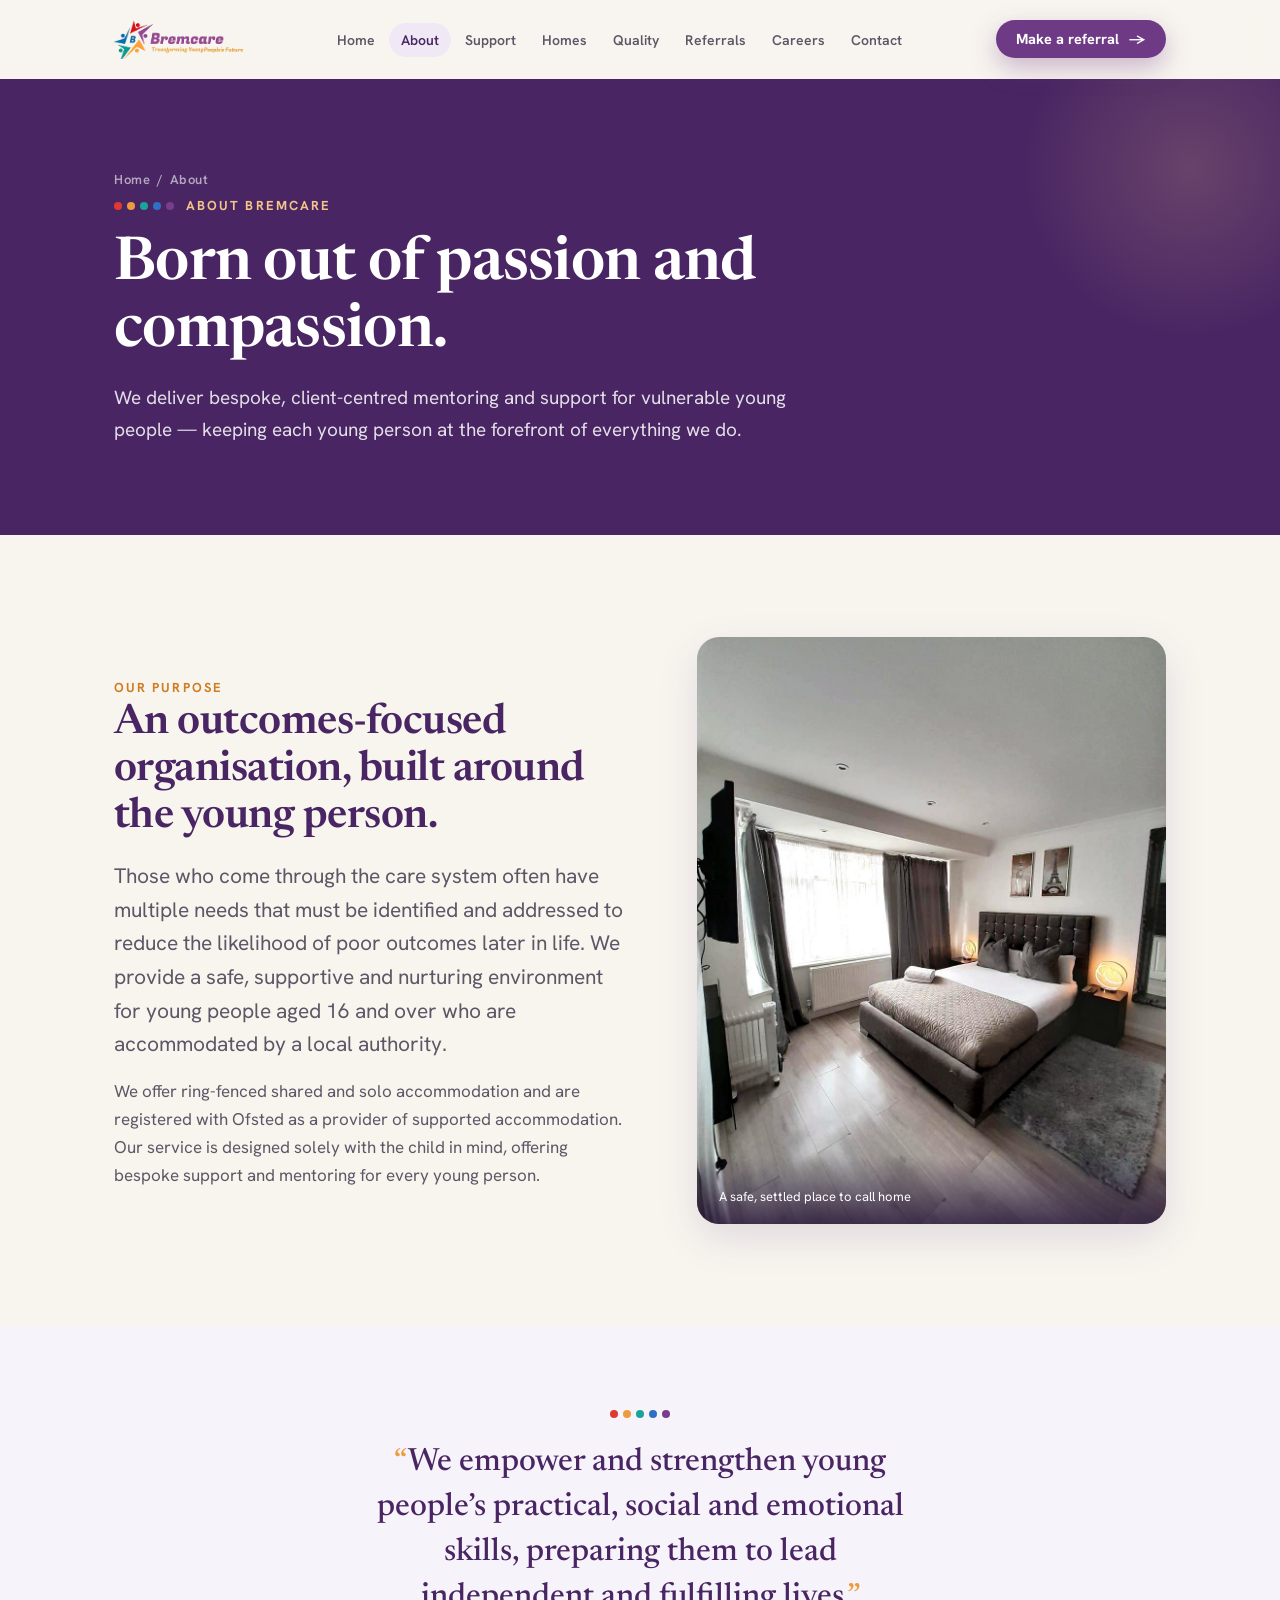
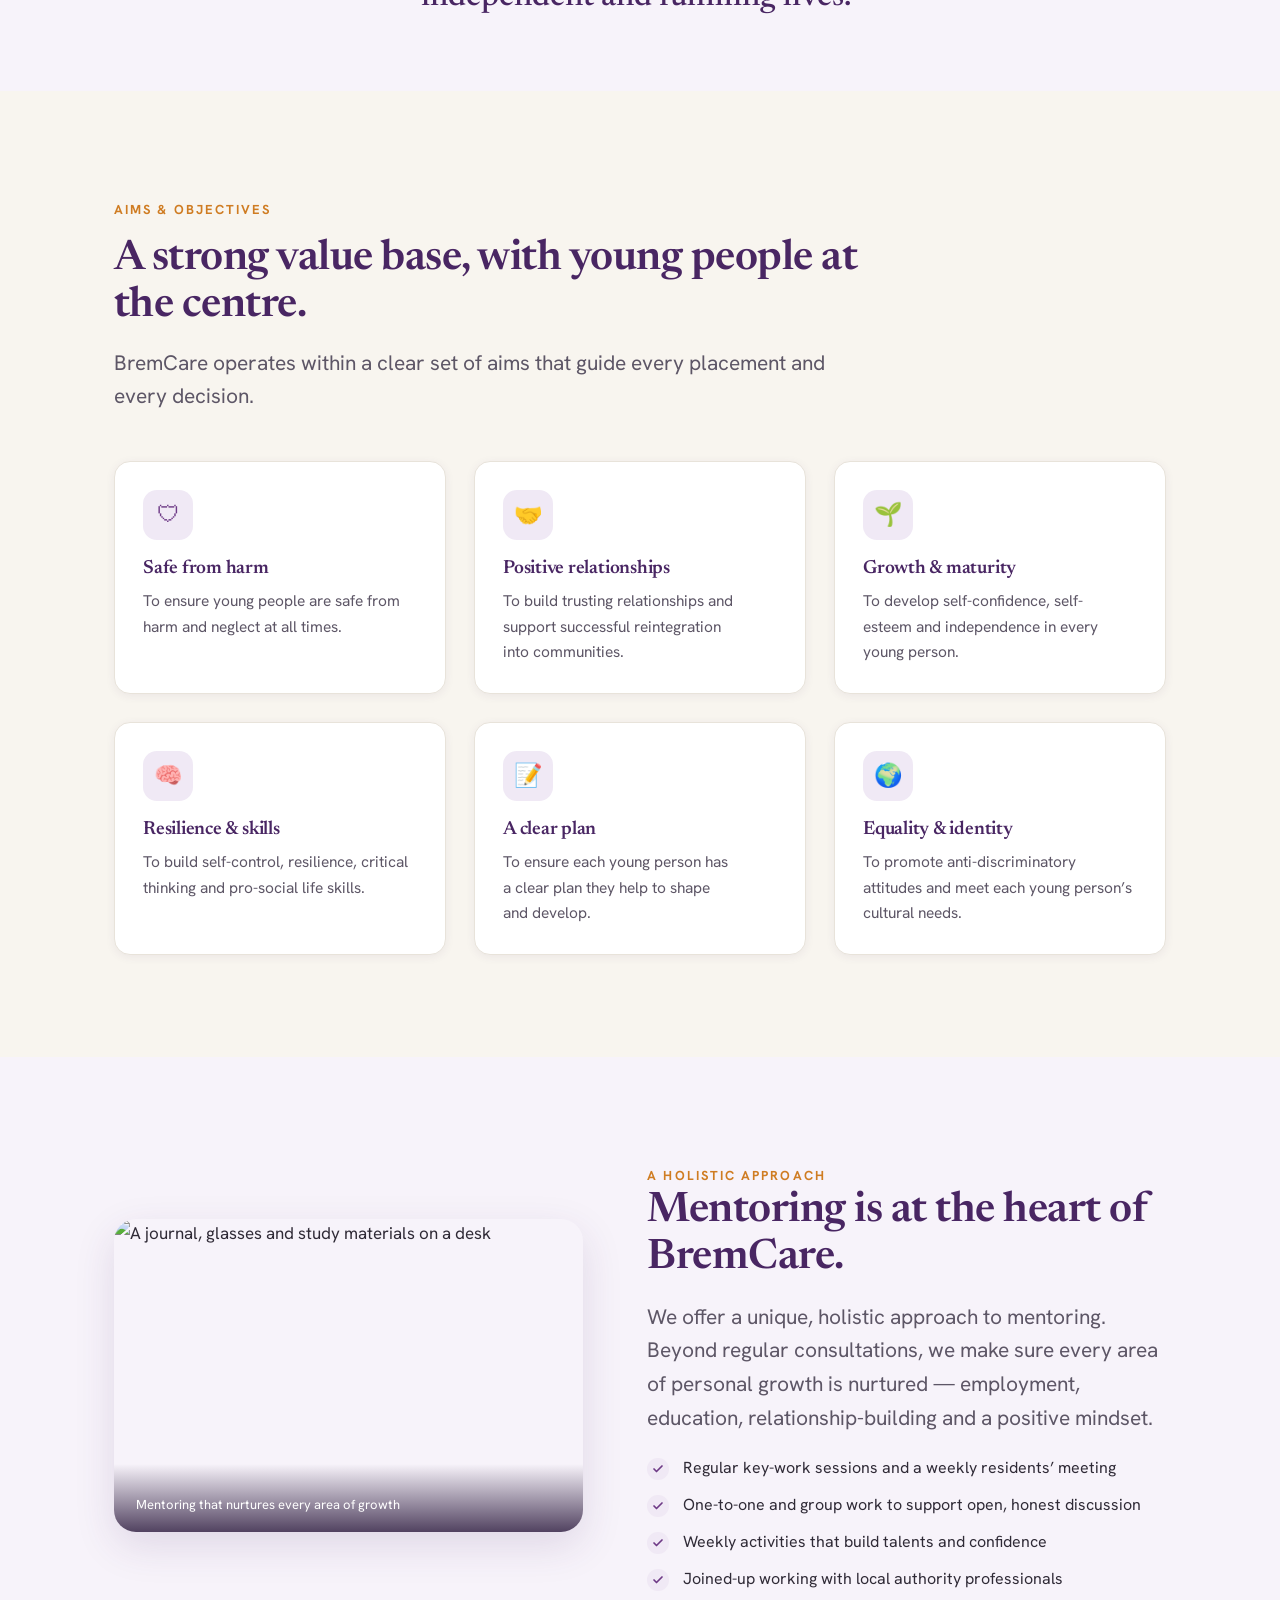
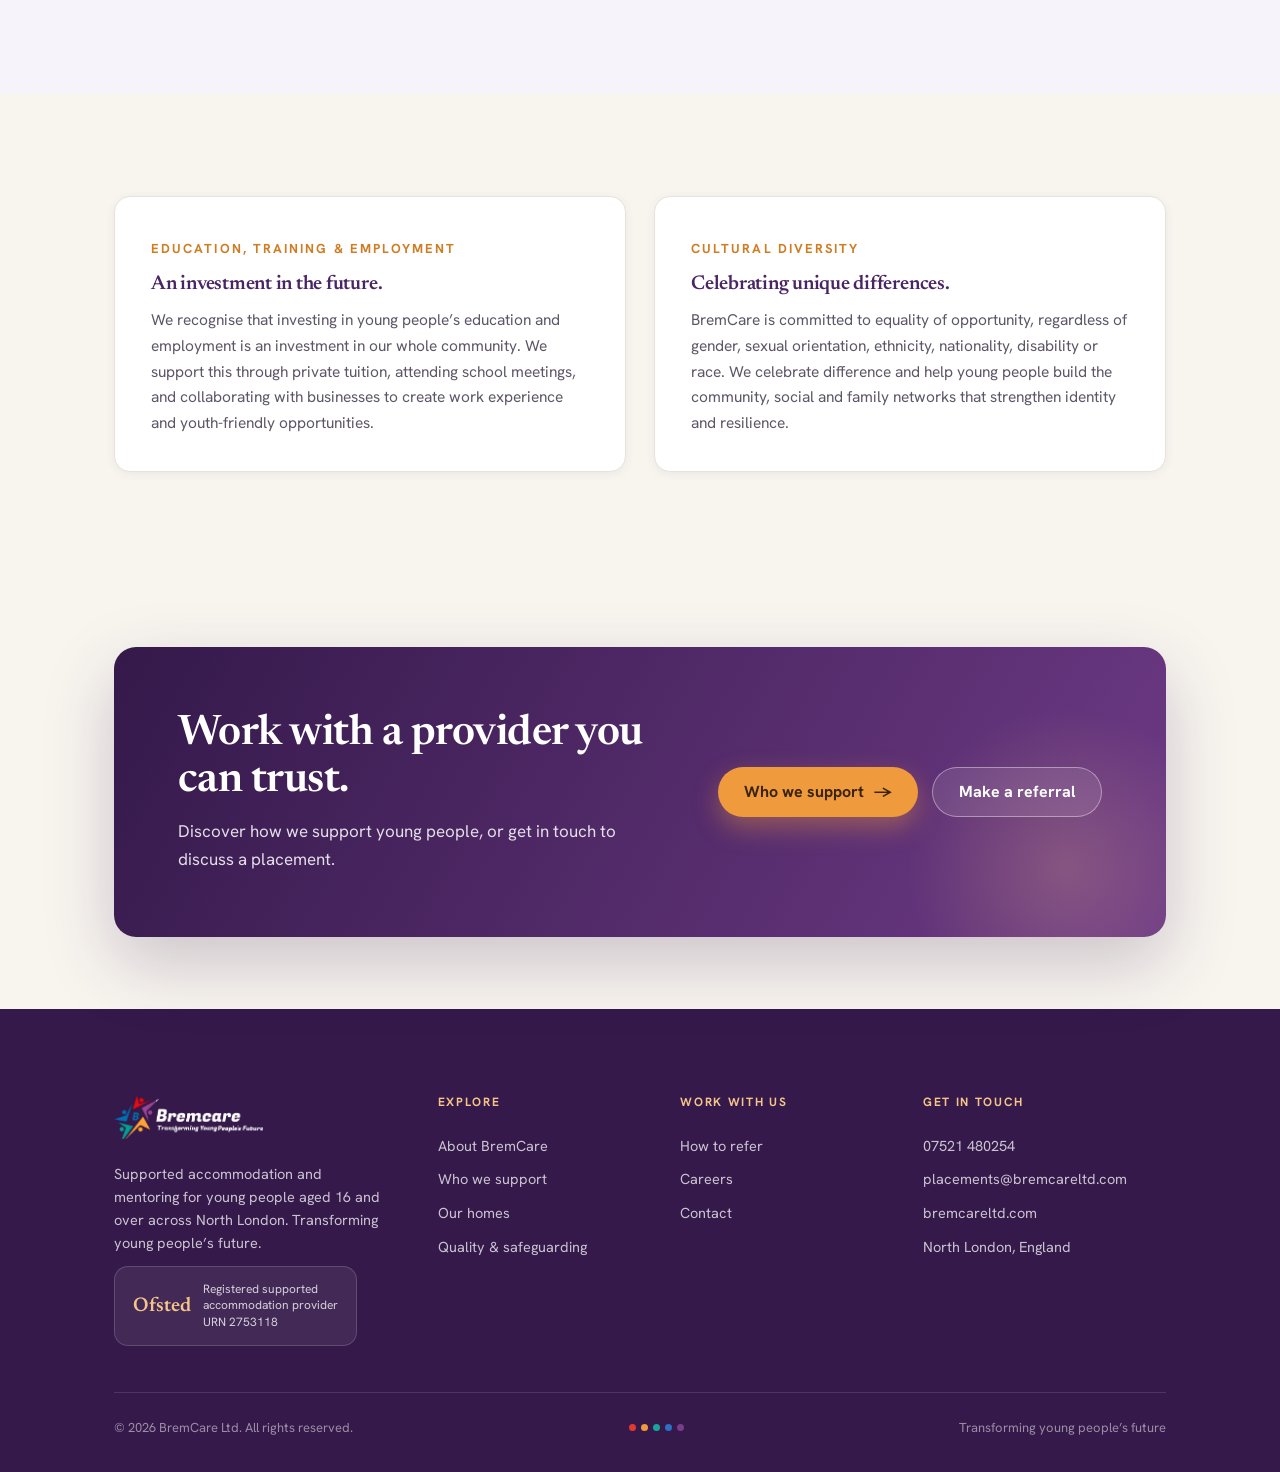
==== commit 73e089d6: "Site: remove 24-hour live-in key-worker claims Co-Authored-By: Claude Opus 4.8 <noreply@anthropic.co" ====
--- a/site/about.html
+++ b/site/about.html
@@ -48,7 +48,7 @@
         <div class="eyebrow amber">Our purpose</div>
         <h2>An outcomes-focused organisation, built around the young person.</h2>
         <p class="lead" style="margin-top:18px;">Those who come through the care system often have multiple needs that must be identified and addressed to reduce the likelihood of poor outcomes later in life. We provide a safe, supportive and nurturing environment for young people aged 16 and over who are accommodated by a local authority.</p>
-        <p style="margin-top:16px;color:var(--slate);">We offer ring-fenced shared and solo accommodation and are registered with Ofsted as a provider of supported accommodation. Our service is designed solely with the child in mind, offering 24-hour support with key workers who live on the property.</p>
+        <p style="margin-top:16px;color:var(--slate);">We offer ring-fenced shared and solo accommodation and are registered with Ofsted as a provider of supported accommodation. Our service is designed solely with the child in mind, offering bespoke support and mentoring for every young person.</p>
       </div>
       <div class="reveal d1">
         <div class="feature-img tall">
